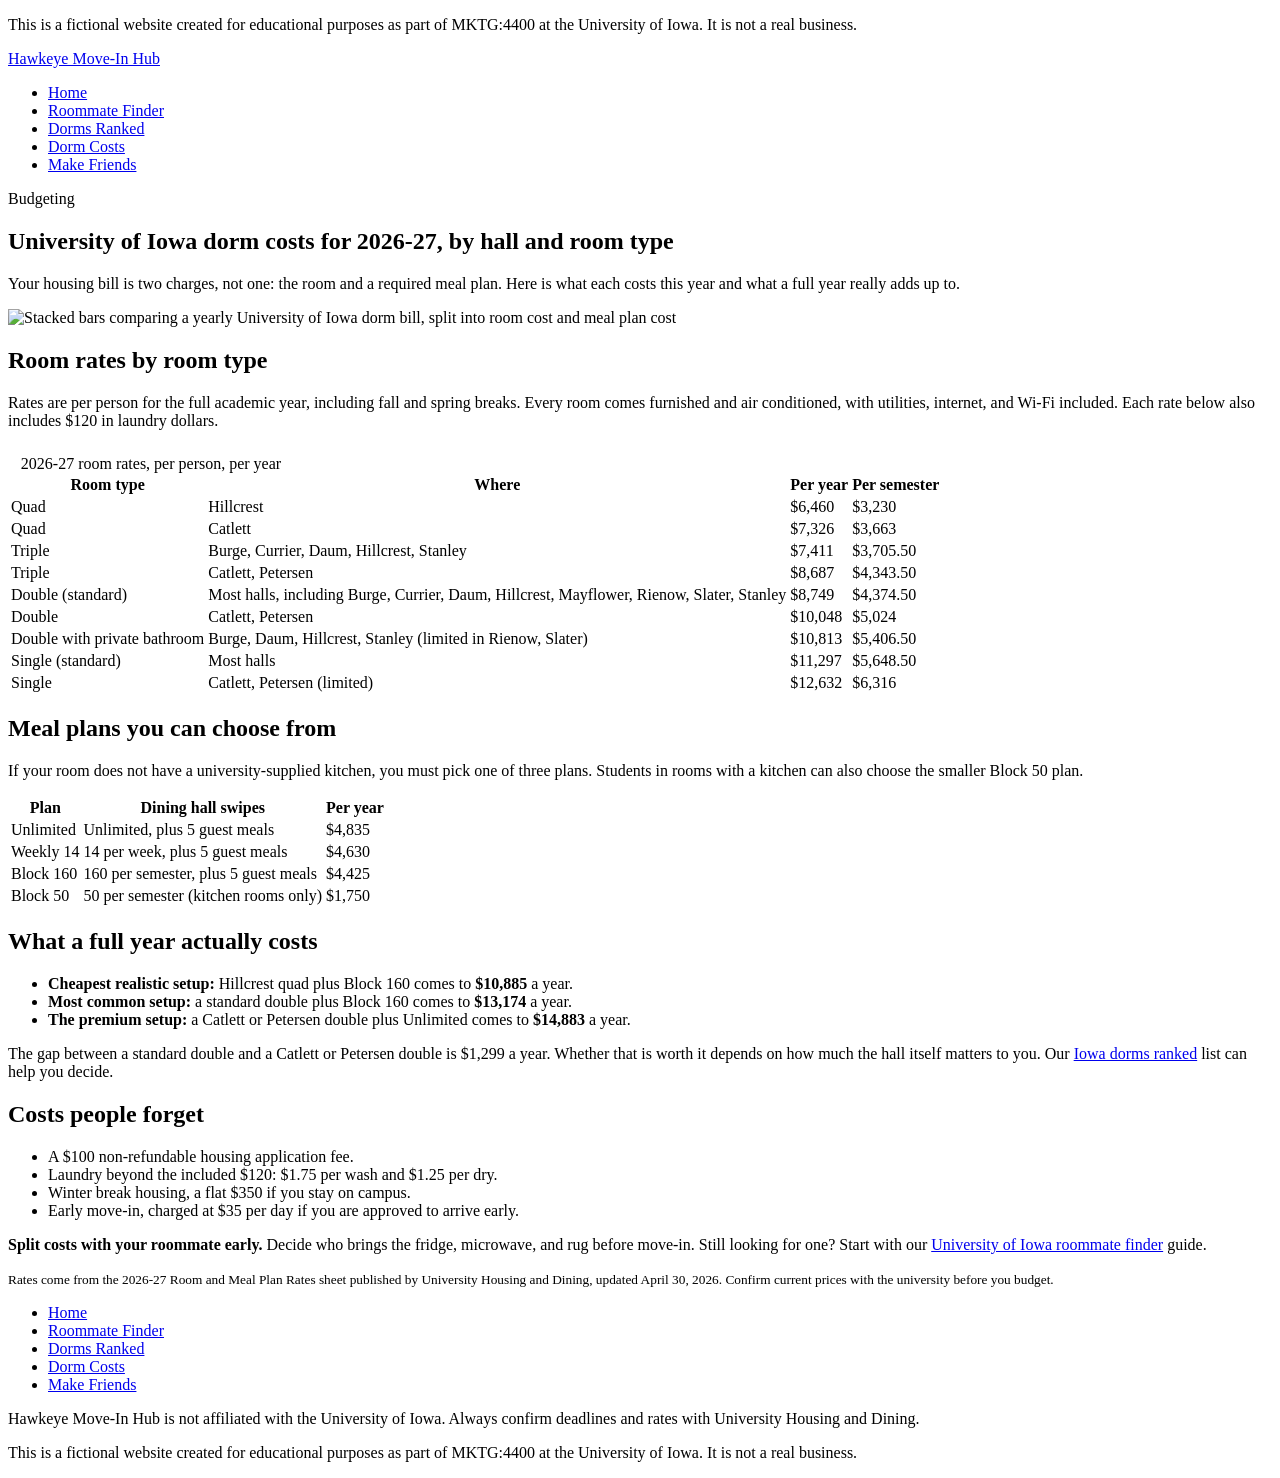
==== dorm-costs.html @ 5310f267 "Add make-friends page, sitemap, and robots.txt Targets 'how to make friends before college starts' a" ====
<!doctype html>
<html lang="en">
<head>
  <meta charset="utf-8">
  <meta name="viewport" content="width=device-width, initial-scale=1">
  <title>University of Iowa Dorm Costs 2026-27: Room and Meal Plan Prices | Hawkeye Move-In Hub</title>
  <meta name="description" content="What University of Iowa dorms cost in 2026-27: room rates for every hall and room type, the three required meal plans, and real yearly totals from $10,885 to $14,883.">
  <link rel="canonical" href="https://newvoid9-prog.github.io/hawkeye-move-in-hub/dorm-costs.html">
  <link rel="preconnect" href="https://fonts.googleapis.com">
  <link rel="preconnect" href="https://fonts.gstatic.com" crossorigin>
  <link href="https://fonts.googleapis.com/css2?family=Archivo:wght@500;700;800&family=Source+Serif+4:wght@400;600&display=swap" rel="stylesheet">
  <link rel="stylesheet" href="css/style.css">
</head>
<body>
  <p class="notice" role="note">This is a fictional website created for educational purposes as part of MKTG:4400 at the University of Iowa. It is not a real business.</p>

  <header class="site-header">
    <div class="wrap">
      <a class="brand" href="./"><span class="brand-mark" aria-hidden="true"></span>Hawkeye Move-In Hub</a>
      <nav class="site-nav" aria-label="Main navigation">
        <ul>
          <li><a href="./">Home</a></li>
          <li data-page="roommate"><a href="roommate-finder.html">Roommate Finder</a></li>
          <li data-page="dorms"><a href="dorms-ranked.html">Dorms Ranked</a></li>
          <li data-page="dorms"><a href="dorm-costs.html" aria-current="page">Dorm Costs</a></li>
          <li data-page="friends"><a href="make-friends-before-college.html">Make Friends</a></li>
        </ul>
      </nav>
    </div>
  </header>

  <main>
    <section class="wrap hero" aria-labelledby="hero-heading">
      <div>
        <p class="eyebrow">Budgeting</p>
        <h1 id="hero-heading">University of Iowa dorm costs for 2026-27, by hall and room type</h1>
        <p class="lede">Your housing bill is two charges, not one: the room and a required meal plan. Here is what each costs this year and what a full year really adds up to.</p>
      </div>
      <div class="hero-art">
        <img src="img/dorm-costs.svg" width="480" height="360" alt="Stacked bars comparing a yearly University of Iowa dorm bill, split into room cost and meal plan cost">
      </div>
    </section>

    <article class="wrap prose">
      <h2>Room rates by room type</h2>
      <p>Rates are per person for the full academic year, including fall and spring breaks. Every room comes furnished and air conditioned, with utilities, internet, and Wi-Fi included. Each rate below also includes $120 in laundry dollars.</p>
      <div class="table-scroll">
        <table>
          <caption class="eyebrow" style="text-align:left;padding:0.6rem 0.8rem 0">2026-27 room rates, per person, per year</caption>
          <thead>
            <tr><th scope="col">Room type</th><th scope="col">Where</th><th scope="col">Per year</th><th scope="col">Per semester</th></tr>
          </thead>
          <tbody>
            <tr><td>Quad</td><td>Hillcrest</td><td class="num">$6,460</td><td class="num">$3,230</td></tr>
            <tr><td>Quad</td><td>Catlett</td><td class="num">$7,326</td><td class="num">$3,663</td></tr>
            <tr><td>Triple</td><td>Burge, Currier, Daum, Hillcrest, Stanley</td><td class="num">$7,411</td><td class="num">$3,705.50</td></tr>
            <tr><td>Triple</td><td>Catlett, Petersen</td><td class="num">$8,687</td><td class="num">$4,343.50</td></tr>
            <tr><td>Double (standard)</td><td>Most halls, including Burge, Currier, Daum, Hillcrest, Mayflower, Rienow, Slater, Stanley</td><td class="num">$8,749</td><td class="num">$4,374.50</td></tr>
            <tr><td>Double</td><td>Catlett, Petersen</td><td class="num">$10,048</td><td class="num">$5,024</td></tr>
            <tr><td>Double with private bathroom</td><td>Burge, Daum, Hillcrest, Stanley (limited in Rienow, Slater)</td><td class="num">$10,813</td><td class="num">$5,406.50</td></tr>
            <tr><td>Single (standard)</td><td>Most halls</td><td class="num">$11,297</td><td class="num">$5,648.50</td></tr>
            <tr><td>Single</td><td>Catlett, Petersen (limited)</td><td class="num">$12,632</td><td class="num">$6,316</td></tr>
          </tbody>
        </table>
      </div>

      <h2>Meal plans you can choose from</h2>
      <p>If your room does not have a university-supplied kitchen, you must pick one of three plans. Students in rooms with a kitchen can also choose the smaller Block 50 plan.</p>
      <div class="table-scroll">
        <table>
          <thead>
            <tr><th scope="col">Plan</th><th scope="col">Dining hall swipes</th><th scope="col">Per year</th></tr>
          </thead>
          <tbody>
            <tr><td>Unlimited</td><td>Unlimited, plus 5 guest meals</td><td class="num">$4,835</td></tr>
            <tr><td>Weekly 14</td><td>14 per week, plus 5 guest meals</td><td class="num">$4,630</td></tr>
            <tr><td>Block 160</td><td>160 per semester, plus 5 guest meals</td><td class="num">$4,425</td></tr>
            <tr><td>Block 50</td><td>50 per semester (kitchen rooms only)</td><td class="num">$1,750</td></tr>
          </tbody>
        </table>
      </div>

      <h2>What a full year actually costs</h2>
      <ul>
        <li><strong>Cheapest realistic setup:</strong> Hillcrest quad plus Block 160 comes to <strong>$10,885</strong> a year.</li>
        <li><strong>Most common setup:</strong> a standard double plus Block 160 comes to <strong>$13,174</strong> a year.</li>
        <li><strong>The premium setup:</strong> a Catlett or Petersen double plus Unlimited comes to <strong>$14,883</strong> a year.</li>
      </ul>
      <p>The gap between a standard double and a Catlett or Petersen double is $1,299 a year. Whether that is worth it depends on how much the hall itself matters to you. Our <a href="dorms-ranked.html">Iowa dorms ranked</a> list can help you decide.</p>

      <h2>Costs people forget</h2>
      <ul>
        <li>A $100 non-refundable housing application fee.</li>
        <li>Laundry beyond the included $120: $1.75 per wash and $1.25 per dry.</li>
        <li>Winter break housing, a flat $350 if you stay on campus.</li>
        <li>Early move-in, charged at $35 per day if you are approved to arrive early.</li>
      </ul>

      <div class="callout">
        <p><strong>Split costs with your roommate early.</strong> Decide who brings the fridge, microwave, and rug before move-in. Still looking for one? Start with our <a href="roommate-finder.html">University of Iowa roommate finder</a> guide.</p>
      </div>

      <p><small>Rates come from the 2026-27 Room and Meal Plan Rates sheet published by University Housing and Dining, updated April 30, 2026. Confirm current prices with the university before you budget.</small></p>
    </article>
  </main>

  <footer class="site-footer">
    <div class="wrap">
      <ul>
        <li><a href="./">Home</a></li>
        <li data-page="roommate"><a href="roommate-finder.html">Roommate Finder</a></li>
        <li data-page="dorms"><a href="dorms-ranked.html">Dorms Ranked</a></li>
        <li data-page="dorms"><a href="dorm-costs.html">Dorm Costs</a></li>
        <li data-page="friends"><a href="make-friends-before-college.html">Make Friends</a></li>
      </ul>
      <p>Hawkeye Move-In Hub is not affiliated with the University of Iowa. Always confirm deadlines and rates with University Housing and Dining.</p>
    </div>
    <p class="notice" role="note">This is a fictional website created for educational purposes as part of MKTG:4400 at the University of Iowa. It is not a real business.</p>
  </footer>
</body>
</html>
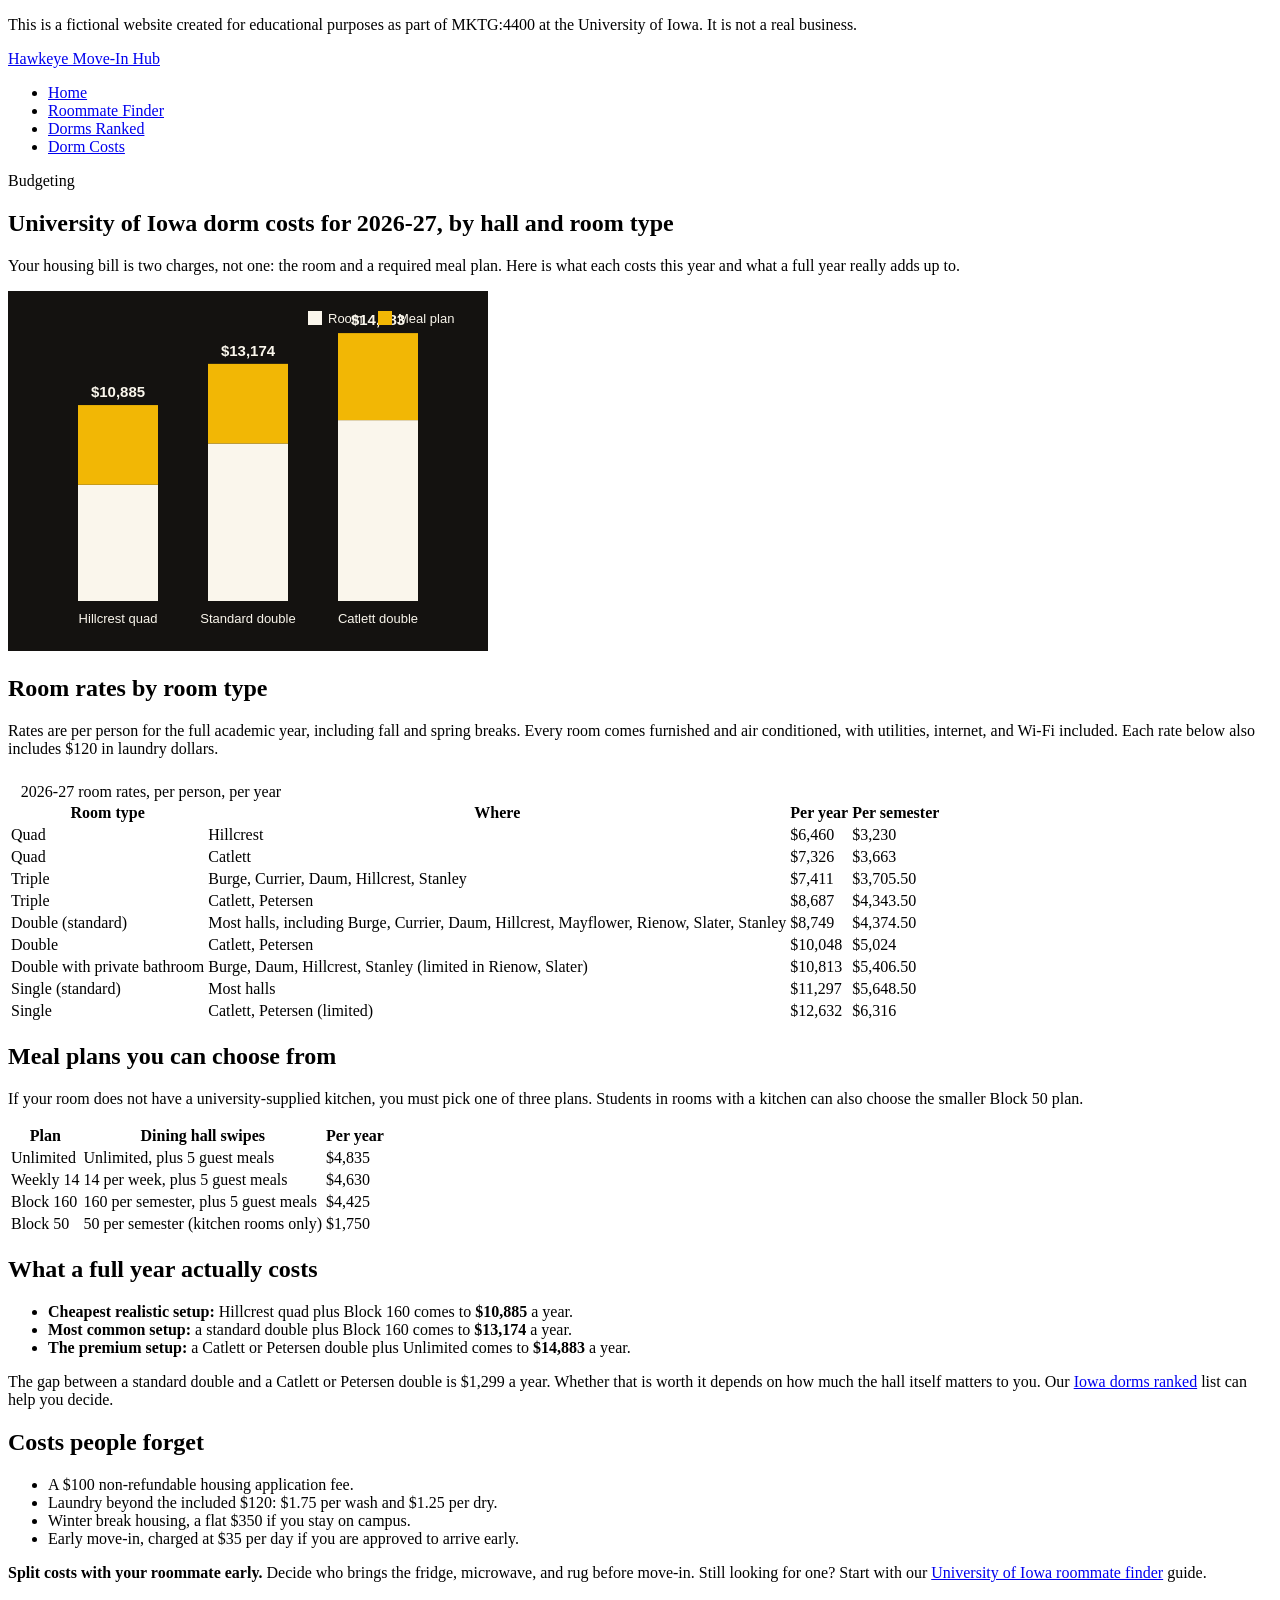
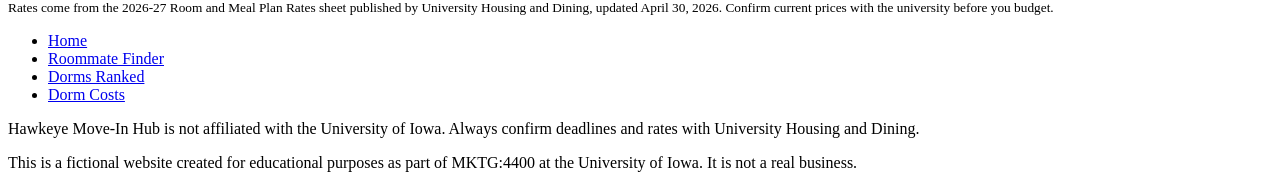
==== commit b1d27370: "Add dorms ranked and dorm costs pages Targets 'university of iowa dorms ranked' and 'university of i" ====
--- a/dorm-costs.html
+++ b/dorm-costs.html
@@ -23,7 +23,6 @@
           <li data-page="roommate"><a href="roommate-finder.html">Roommate Finder</a></li>
           <li data-page="dorms"><a href="dorms-ranked.html">Dorms Ranked</a></li>
           <li data-page="dorms"><a href="dorm-costs.html" aria-current="page">Dorm Costs</a></li>
-          <li data-page="friends"><a href="make-friends-before-college.html">Make Friends</a></li>
         </ul>
       </nav>
     </div>
@@ -111,7 +110,6 @@
         <li data-page="roommate"><a href="roommate-finder.html">Roommate Finder</a></li>
         <li data-page="dorms"><a href="dorms-ranked.html">Dorms Ranked</a></li>
         <li data-page="dorms"><a href="dorm-costs.html">Dorm Costs</a></li>
-        <li data-page="friends"><a href="make-friends-before-college.html">Make Friends</a></li>
       </ul>
       <p>Hawkeye Move-In Hub is not affiliated with the University of Iowa. Always confirm deadlines and rates with University Housing and Dining.</p>
     </div>
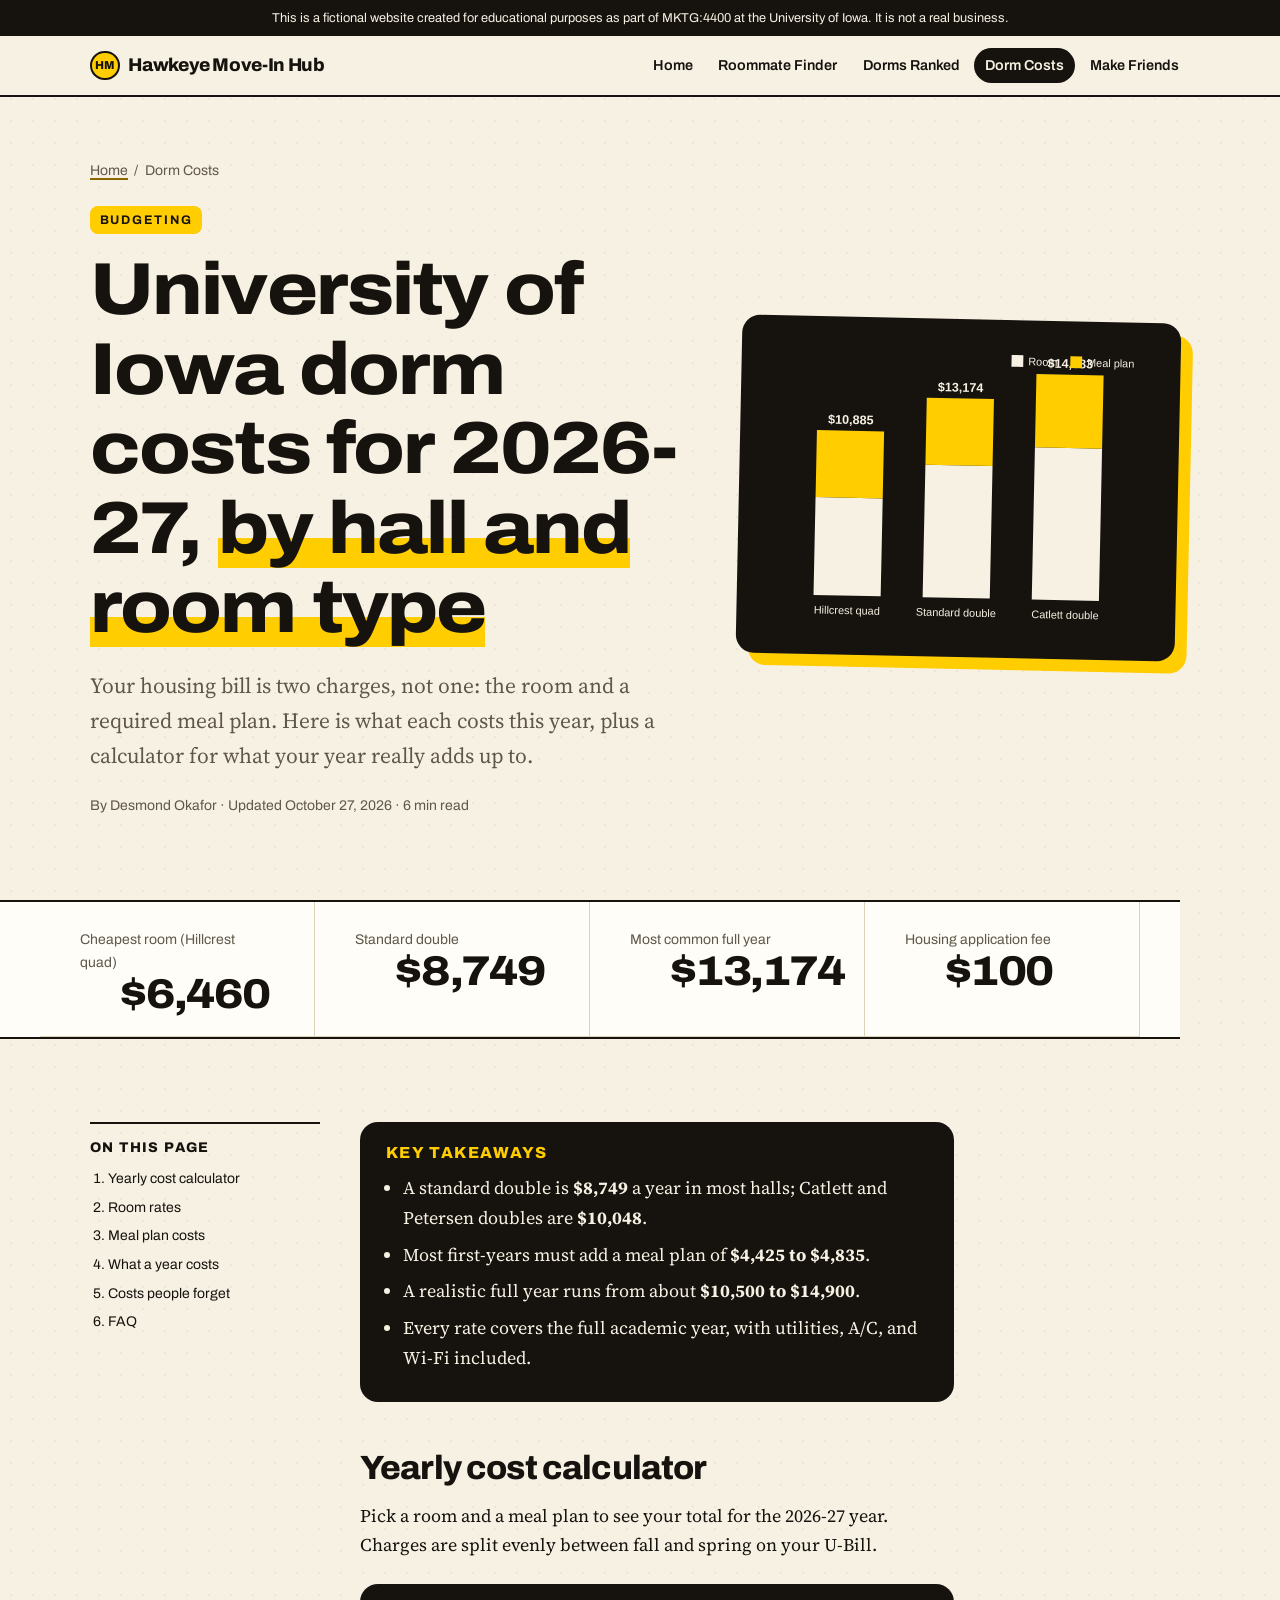
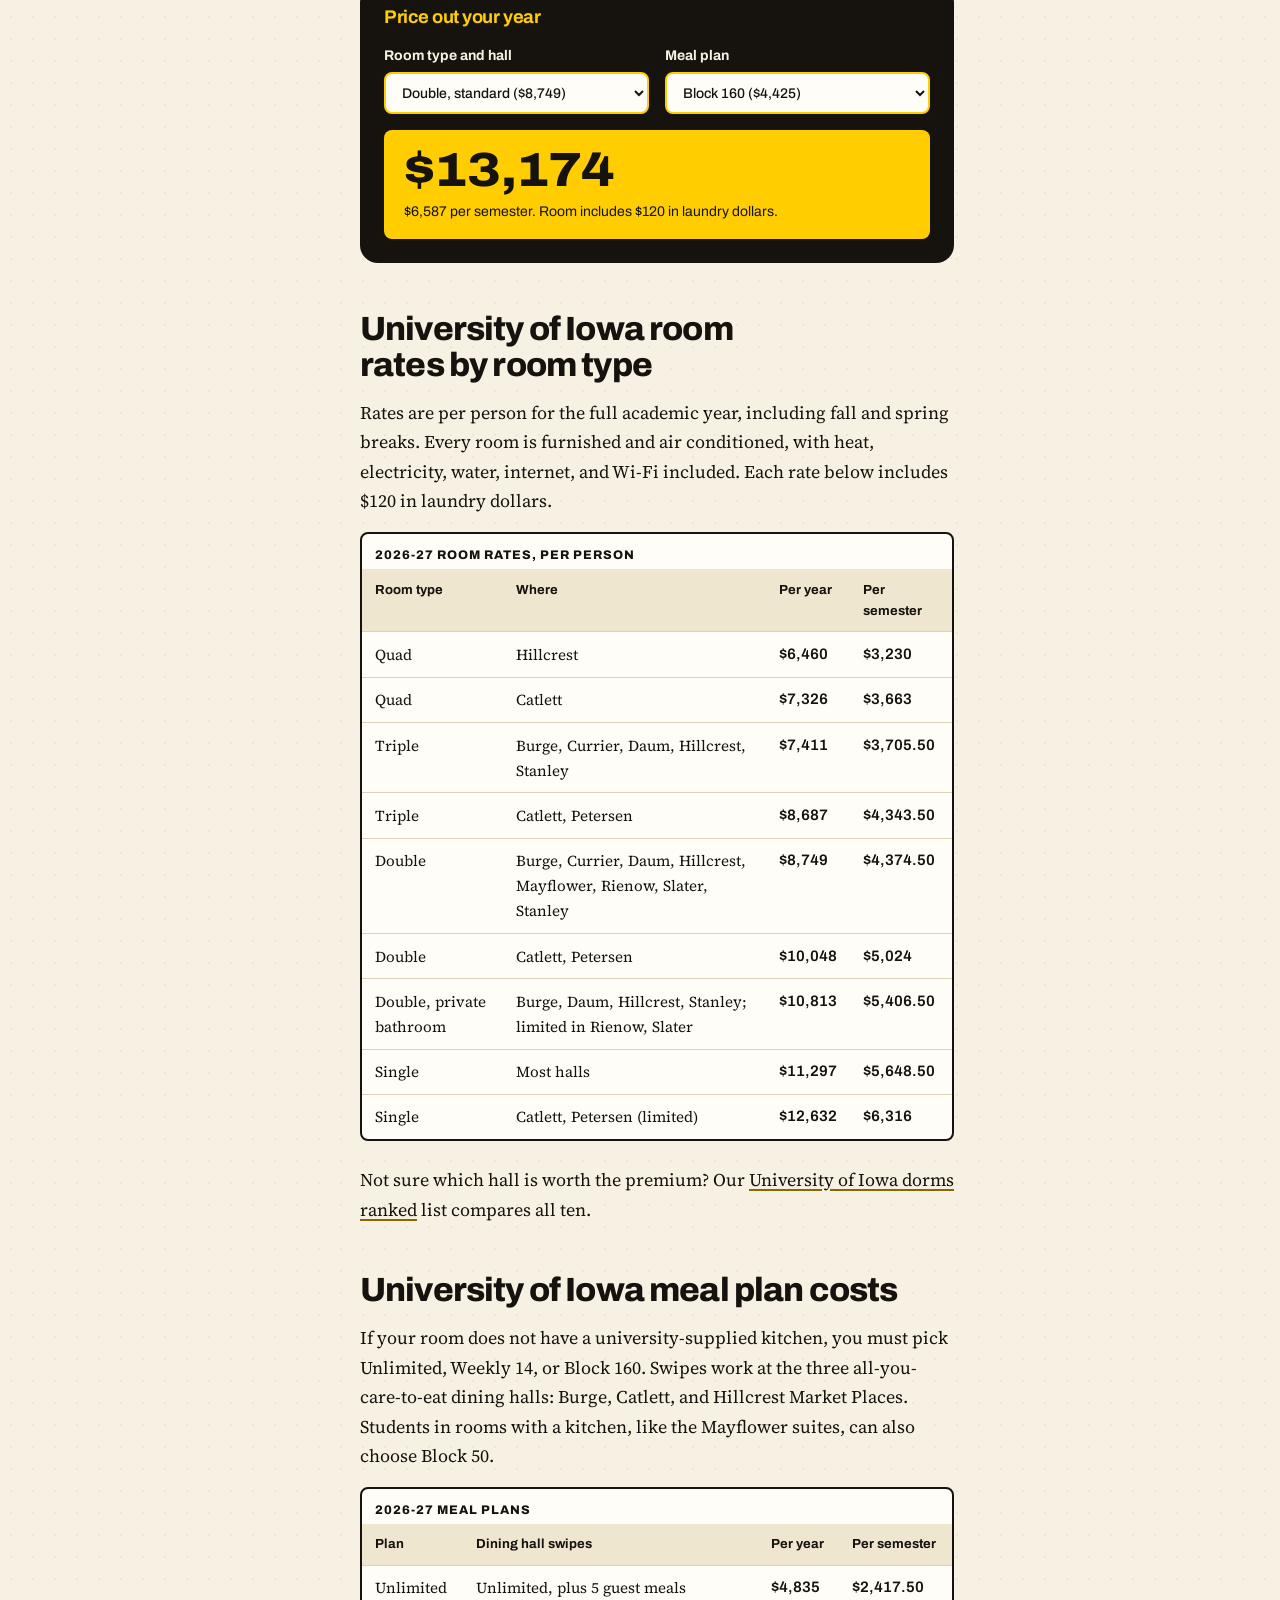
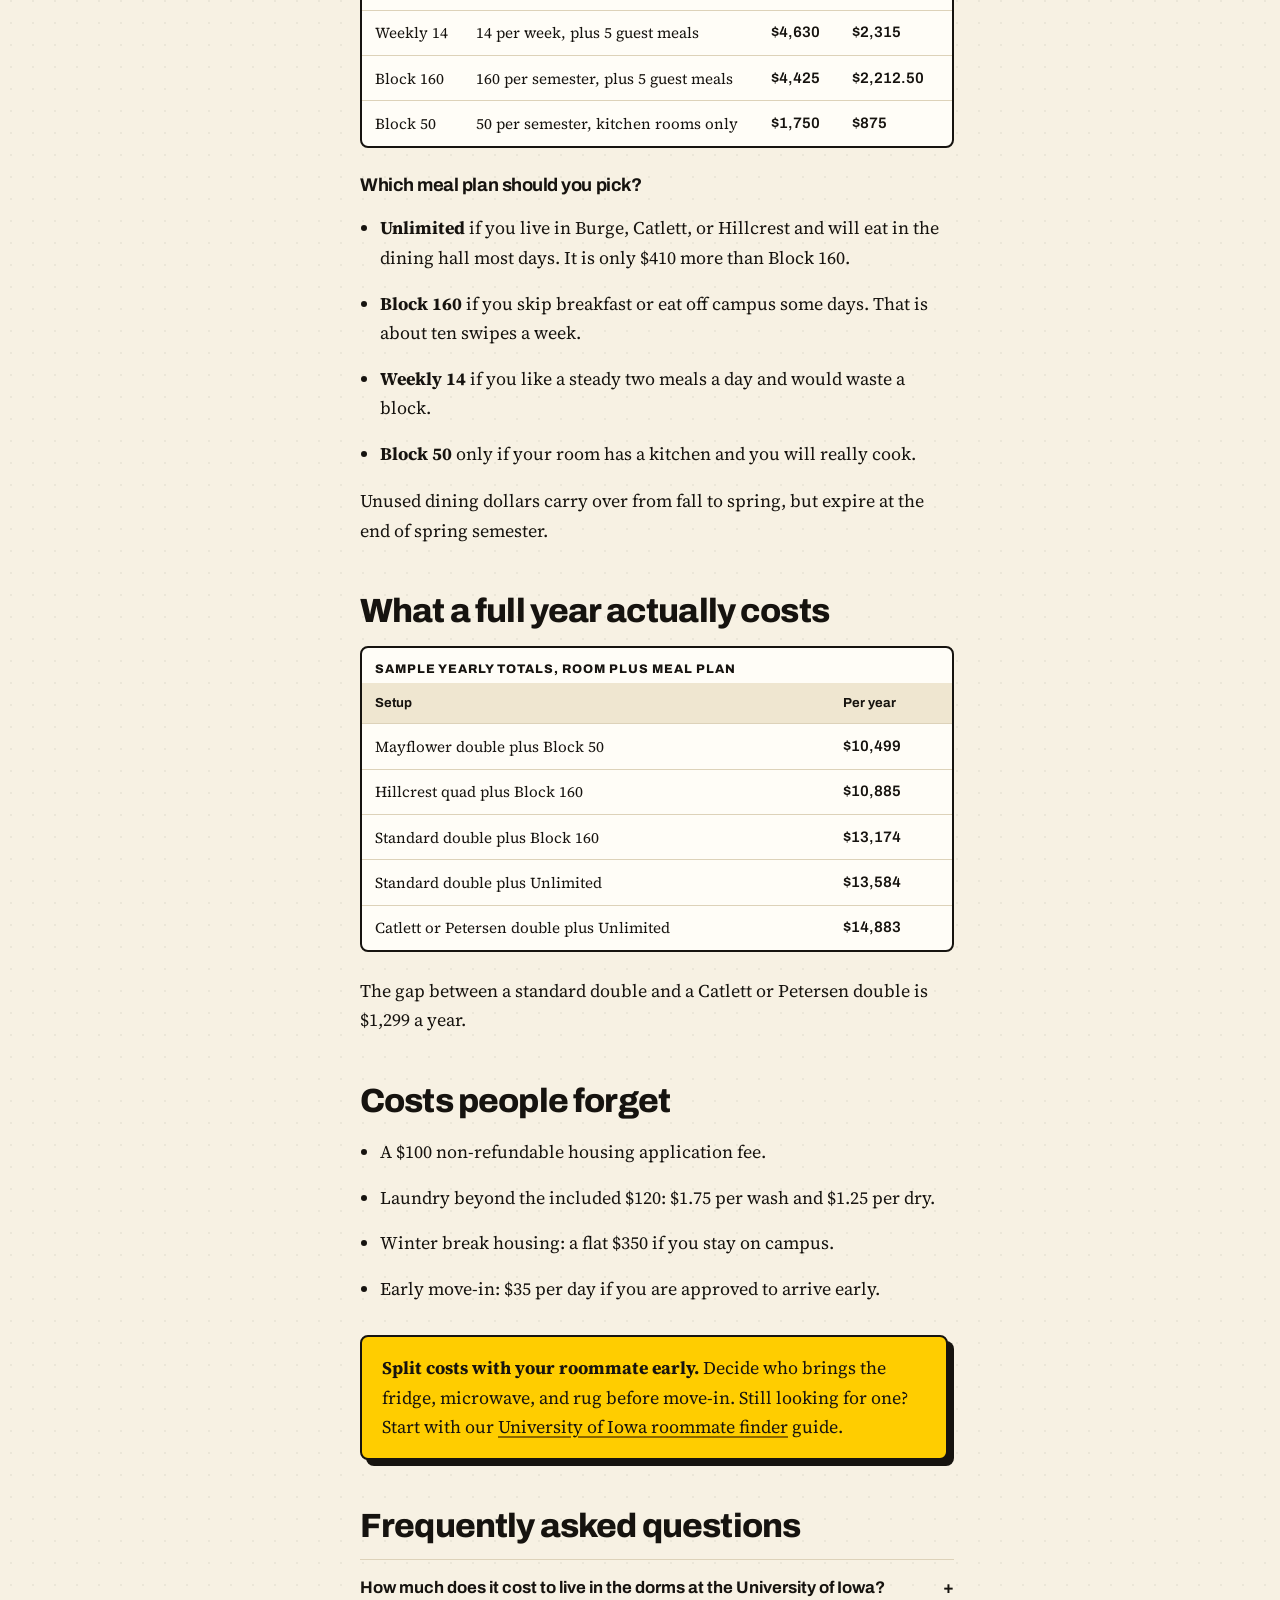
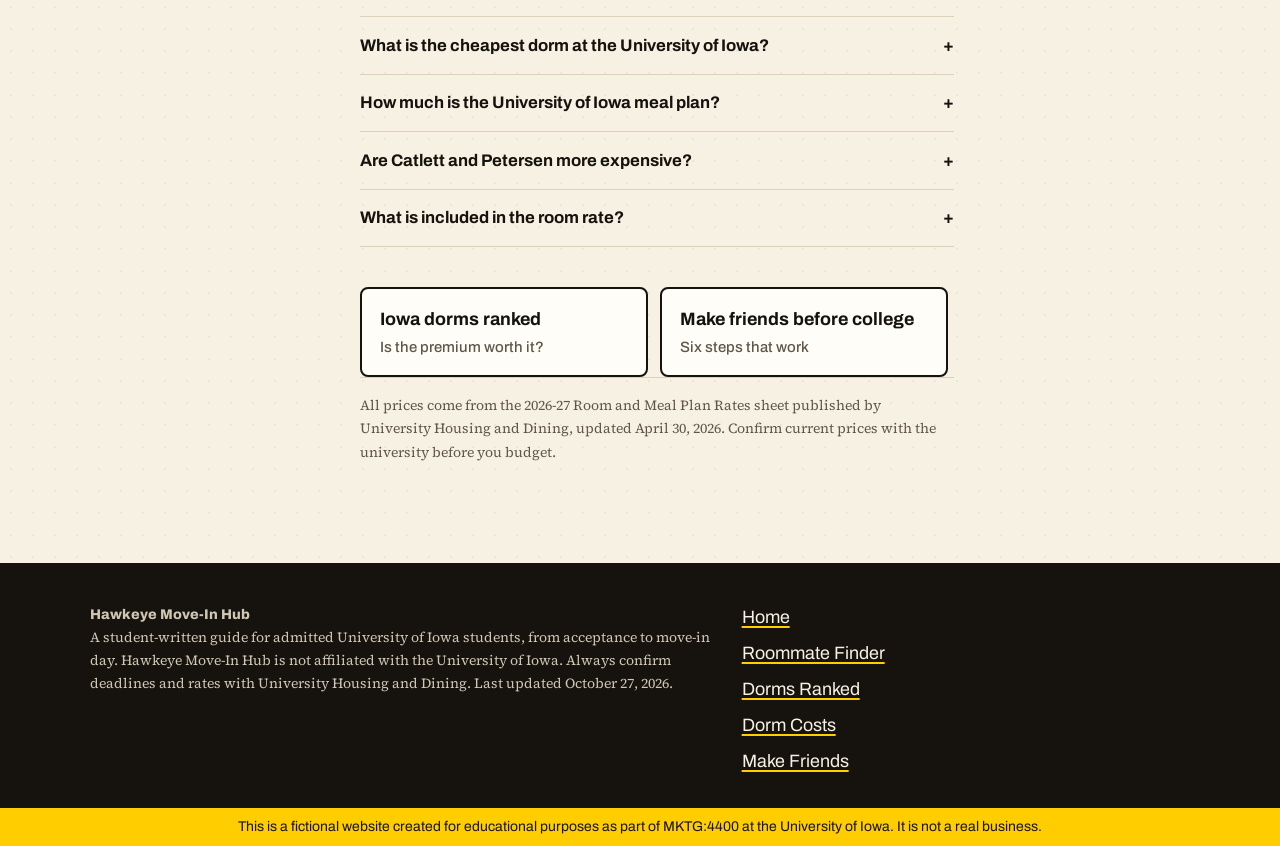
==== commit fcf6dee7: "Redesign site and expand content with verified hall and cost data Design: sticky header, editorial t" ====
--- a/dorm-costs.html
+++ b/dorm-costs.html
@@ -4,114 +4,224 @@
   <meta charset="utf-8">
   <meta name="viewport" content="width=device-width, initial-scale=1">
   <title>University of Iowa Dorm Costs 2026-27: Room and Meal Plan Prices | Hawkeye Move-In Hub</title>
-  <meta name="description" content="What University of Iowa dorms cost in 2026-27: room rates for every hall and room type, the three required meal plans, and real yearly totals from $10,885 to $14,883.">
+  <meta name="description" content="What University of Iowa dorms cost in 2026-27: room rates by hall and room type, every meal plan price, a yearly cost calculator, and the fees people forget.">
   <link rel="canonical" href="https://newvoid9-prog.github.io/hawkeye-move-in-hub/dorm-costs.html">
+  <meta property="og:title" content="University of Iowa Dorm Costs 2026-27: Room and Meal Plan Prices | Hawkeye Move-In Hub">
+  <meta property="og:description" content="What University of Iowa dorms cost in 2026-27: room rates by hall and room type, every meal plan price, a yearly cost calculator, and the fees people forget.">
+  <meta property="og:url" content="https://newvoid9-prog.github.io/hawkeye-move-in-hub/dorm-costs.html">
+  <meta property="og:type" content="website">
+  <meta name="theme-color" content="#16130f">
+  <link rel="icon" href="img/favicon.svg" type="image/svg+xml">
   <link rel="preconnect" href="https://fonts.googleapis.com">
   <link rel="preconnect" href="https://fonts.gstatic.com" crossorigin>
-  <link href="https://fonts.googleapis.com/css2?family=Archivo:wght@500;700;800&family=Source+Serif+4:wght@400;600&display=swap" rel="stylesheet">
+  <link href="https://fonts.googleapis.com/css2?family=Archivo:wdth,wght@100..125,500..800&family=Source+Serif+4:opsz,wght@8..60,400;8..60,600&display=swap" rel="stylesheet">
   <link rel="stylesheet" href="css/style.css">
+  <script type="application/ld+json">{"@context": "https://schema.org", "@type": "BreadcrumbList", "itemListElement": [{"@type": "ListItem", "position": 1, "name": "Home", "item": "https://newvoid9-prog.github.io/hawkeye-move-in-hub/"}, {"@type": "ListItem", "position": 2, "name": "Dorm Costs", "item": "https://newvoid9-prog.github.io/hawkeye-move-in-hub/dorm-costs.html"}]}</script>
+  <script type="application/ld+json">{"@context": "https://schema.org", "@type": "FAQPage", "mainEntity": [{"@type": "Question", "name": "How much does it cost to live in the dorms at the University of Iowa?", "acceptedAnswer": {"@type": "Answer", "text": "For 2026-27, a standard double is $8,749 a year and the cheapest required meal plan is $4,425, so the most common setup costs $13,174 for the year. Totals range from about $10,500 to $14,900 depending on hall, room type, and meal plan."}}, {"@type": "Question", "name": "What is the cheapest dorm at the University of Iowa?", "acceptedAnswer": {"@type": "Answer", "text": "The cheapest room is a Hillcrest quad at $6,460 a year. With a meal plan, a Mayflower double plus the Block 50 plan, about $10,499, can be cheaper overall because Mayflower suites have kitchens."}}, {"@type": "Question", "name": "How much is the University of Iowa meal plan?", "acceptedAnswer": {"@type": "Answer", "text": "In 2026-27 the Unlimited plan is $4,835, Weekly 14 is $4,630, Block 160 is $4,425, and Block 50 is $1,750. Block 50 is only available to students in rooms with a university-supplied kitchen."}}, {"@type": "Question", "name": "Are Catlett and Petersen more expensive?", "acceptedAnswer": {"@type": "Answer", "text": "Yes. A Catlett or Petersen double is $10,048 a year, $1,299 more than a standard double in the other halls."}}, {"@type": "Question", "name": "What is included in the room rate?", "acceptedAnswer": {"@type": "Answer", "text": "Heat, electricity, air conditioning, water, internet, Wi-Fi, garbage service, $120 in laundry dollars, and furniture including a lofted twin XL bed, desk, chair, and dresser."}}]}</script>
 </head>
 <body>
+  <a class="skip-link" href="#main">Skip to content</a>
   <p class="notice" role="note">This is a fictional website created for educational purposes as part of MKTG:4400 at the University of Iowa. It is not a real business.</p>
 
   <header class="site-header">
     <div class="wrap">
-      <a class="brand" href="./"><span class="brand-mark" aria-hidden="true"></span>Hawkeye Move-In Hub</a>
+      <a class="brand" href="./"><span class="brand-mark" aria-hidden="true">HM</span>Hawkeye Move-In Hub</a>
       <nav class="site-nav" aria-label="Main navigation">
         <ul>
           <li><a href="./">Home</a></li>
-          <li data-page="roommate"><a href="roommate-finder.html">Roommate Finder</a></li>
-          <li data-page="dorms"><a href="dorms-ranked.html">Dorms Ranked</a></li>
-          <li data-page="dorms"><a href="dorm-costs.html" aria-current="page">Dorm Costs</a></li>
+          <li><a href="roommate-finder.html">Roommate Finder</a></li>
+          <li><a href="dorms-ranked.html">Dorms Ranked</a></li>
+          <li><a href="dorm-costs.html" aria-current="page">Dorm Costs</a></li>
+          <li><a href="make-friends-before-college.html">Make Friends</a></li>
         </ul>
       </nav>
     </div>
   </header>
 
-  <main>
-    <section class="wrap hero" aria-labelledby="hero-heading">
+  <main id="main">
+<section class="wrap hero" aria-labelledby="hero-heading">
       <div>
+        <nav class="breadcrumb" aria-label="Breadcrumb"><ol><li><a href="./">Home</a></li><li aria-current="page">Dorm Costs</li></ol></nav>
         <p class="eyebrow">Budgeting</p>
-        <h1 id="hero-heading">University of Iowa dorm costs for 2026-27, by hall and room type</h1>
-        <p class="lede">Your housing bill is two charges, not one: the room and a required meal plan. Here is what each costs this year and what a full year really adds up to.</p>
+        <h1 id="hero-heading">University of Iowa dorm costs for 2026-27, <span class="mark">by hall and room type</span></h1>
+        <p class="lede">Your housing bill is two charges, not one: the room and a required meal plan. Here is what each costs this year, plus a calculator for what your year really adds up to.</p>
+        <p class="byline">By Desmond Okafor · Updated October 27, 2026 · 6 min read</p>
       </div>
       <div class="hero-art">
-        <img src="img/dorm-costs.svg" width="480" height="360" alt="Stacked bars comparing a yearly University of Iowa dorm bill, split into room cost and meal plan cost">
+        <img src="img/dorm-costs.svg" width="480" height="360" alt="Stacked bars comparing yearly University of Iowa dorm bills, split into room cost and meal plan cost" fetchpriority="high">
       </div>
     </section>
 
-    <article class="wrap prose">
-      <h2>Room rates by room type</h2>
-      <p>Rates are per person for the full academic year, including fall and spring breaks. Every room comes furnished and air conditioned, with utilities, internet, and Wi-Fi included. Each rate below also includes $120 in laundry dollars.</p>
-      <div class="table-scroll">
-        <table>
-          <caption class="eyebrow" style="text-align:left;padding:0.6rem 0.8rem 0">2026-27 room rates, per person, per year</caption>
-          <thead>
-            <tr><th scope="col">Room type</th><th scope="col">Where</th><th scope="col">Per year</th><th scope="col">Per semester</th></tr>
-          </thead>
-          <tbody>
-            <tr><td>Quad</td><td>Hillcrest</td><td class="num">$6,460</td><td class="num">$3,230</td></tr>
-            <tr><td>Quad</td><td>Catlett</td><td class="num">$7,326</td><td class="num">$3,663</td></tr>
-            <tr><td>Triple</td><td>Burge, Currier, Daum, Hillcrest, Stanley</td><td class="num">$7,411</td><td class="num">$3,705.50</td></tr>
-            <tr><td>Triple</td><td>Catlett, Petersen</td><td class="num">$8,687</td><td class="num">$4,343.50</td></tr>
-            <tr><td>Double (standard)</td><td>Most halls, including Burge, Currier, Daum, Hillcrest, Mayflower, Rienow, Slater, Stanley</td><td class="num">$8,749</td><td class="num">$4,374.50</td></tr>
-            <tr><td>Double</td><td>Catlett, Petersen</td><td class="num">$10,048</td><td class="num">$5,024</td></tr>
-            <tr><td>Double with private bathroom</td><td>Burge, Daum, Hillcrest, Stanley (limited in Rienow, Slater)</td><td class="num">$10,813</td><td class="num">$5,406.50</td></tr>
-            <tr><td>Single (standard)</td><td>Most halls</td><td class="num">$11,297</td><td class="num">$5,648.50</td></tr>
-            <tr><td>Single</td><td>Catlett, Petersen (limited)</td><td class="num">$12,632</td><td class="num">$6,316</td></tr>
-          </tbody>
-        </table>
-      </div>
-
-      <h2>Meal plans you can choose from</h2>
-      <p>If your room does not have a university-supplied kitchen, you must pick one of three plans. Students in rooms with a kitchen can also choose the smaller Block 50 plan.</p>
-      <div class="table-scroll">
-        <table>
-          <thead>
-            <tr><th scope="col">Plan</th><th scope="col">Dining hall swipes</th><th scope="col">Per year</th></tr>
-          </thead>
-          <tbody>
-            <tr><td>Unlimited</td><td>Unlimited, plus 5 guest meals</td><td class="num">$4,835</td></tr>
-            <tr><td>Weekly 14</td><td>14 per week, plus 5 guest meals</td><td class="num">$4,630</td></tr>
-            <tr><td>Block 160</td><td>160 per semester, plus 5 guest meals</td><td class="num">$4,425</td></tr>
-            <tr><td>Block 50</td><td>50 per semester (kitchen rooms only)</td><td class="num">$1,750</td></tr>
-          </tbody>
-        </table>
-      </div>
-
-      <h2>What a full year actually costs</h2>
-      <ul>
-        <li><strong>Cheapest realistic setup:</strong> Hillcrest quad plus Block 160 comes to <strong>$10,885</strong> a year.</li>
-        <li><strong>Most common setup:</strong> a standard double plus Block 160 comes to <strong>$13,174</strong> a year.</li>
-        <li><strong>The premium setup:</strong> a Catlett or Petersen double plus Unlimited comes to <strong>$14,883</strong> a year.</li>
-      </ul>
-      <p>The gap between a standard double and a Catlett or Petersen double is $1,299 a year. Whether that is worth it depends on how much the hall itself matters to you. Our <a href="dorms-ranked.html">Iowa dorms ranked</a> list can help you decide.</p>
-
-      <h2>Costs people forget</h2>
-      <ul>
-        <li>A $100 non-refundable housing application fee.</li>
-        <li>Laundry beyond the included $120: $1.75 per wash and $1.25 per dry.</li>
-        <li>Winter break housing, a flat $350 if you stay on campus.</li>
-        <li>Early move-in, charged at $35 per day if you are approved to arrive early.</li>
-      </ul>
-
-      <div class="callout">
-        <p><strong>Split costs with your roommate early.</strong> Decide who brings the fridge, microwave, and rug before move-in. Still looking for one? Start with our <a href="roommate-finder.html">University of Iowa roommate finder</a> guide.</p>
-      </div>
-
-      <p><small>Rates come from the 2026-27 Room and Meal Plan Rates sheet published by University Housing and Dining, updated April 30, 2026. Confirm current prices with the university before you budget.</small></p>
-    </article>
+    <dl class="stats wrap" aria-label="2026-27 cost range">
+      <div class="stat"><dt class="stat-label">Cheapest room (Hillcrest quad)</dt><dd class="stat-num">$6,460</dd></div>
+      <div class="stat"><dt class="stat-label">Standard double</dt><dd class="stat-num">$8,749</dd></div>
+      <div class="stat"><dt class="stat-label">Most common full year</dt><dd class="stat-num">$13,174</dd></div>
+      <div class="stat"><dt class="stat-label">Housing application fee</dt><dd class="stat-num">$100</dd></div>
+    </dl>
+
+    <div class="wrap layout">
+      <nav class="toc" aria-label="On this page">
+        <p>On this page</p>
+        <ol>
+          <li><a href="#calculator">Yearly cost calculator</a></li>
+          <li><a href="#room-rates">Room rates</a></li>
+          <li><a href="#meal-plans">Meal plan costs</a></li>
+          <li><a href="#totals">What a year costs</a></li>
+          <li><a href="#forgotten">Costs people forget</a></li>
+          <li><a href="#faq-heading">FAQ</a></li>
+        </ol>
+      </nav>
+
+      <article class="prose">
+        <aside class="takeaways" aria-labelledby="takeaways-heading">
+          <h2 id="takeaways-heading">Key takeaways</h2>
+          <ul>
+            <li>A standard double is <strong>$8,749</strong> a year in most halls; Catlett and Petersen doubles are <strong>$10,048</strong>.</li>
+            <li>Most first-years must add a meal plan of <strong>$4,425 to $4,835</strong>.</li>
+            <li>A realistic full year runs from about <strong>$10,500 to $14,900</strong>.</li>
+            <li>Every rate covers the full academic year, with utilities, A/C, and Wi-Fi included.</li>
+          </ul>
+        </aside>
+
+        <h2 id="calculator">Yearly cost calculator</h2>
+        <p>Pick a room and a meal plan to see your total for the 2026-27 year. Charges are split evenly between fall and spring on your U-Bill.</p>
+        <form class="calc" id="cost-calc" aria-labelledby="calc-heading">
+          <h3 id="calc-heading">Price out your year</h3>
+          <label>Room type and hall
+            <select id="calc-room">
+              <option value="6460" data-kitchen="no">Quad, Hillcrest ($6,460)</option>
+              <option value="7326" data-kitchen="no">Quad, Catlett ($7,326)</option>
+              <option value="7411" data-kitchen="no">Triple, standard ($7,411)</option>
+              <option value="8687" data-kitchen="no">Triple, Catlett or Petersen ($8,687)</option>
+              <option value="8749" data-kitchen="no" selected>Double, standard ($8,749)</option>
+              <option value="8749" data-kitchen="yes">Double, Mayflower suite ($8,749)</option>
+              <option value="10048" data-kitchen="no">Double, Catlett or Petersen ($10,048)</option>
+              <option value="10048" data-kitchen="yes">Single studio, Mayflower ($10,048)</option>
+              <option value="10813" data-kitchen="no">Double with private bathroom ($10,813)</option>
+              <option value="11297" data-kitchen="no">Single, standard ($11,297)</option>
+              <option value="12632" data-kitchen="no">Single, Catlett or Petersen ($12,632)</option>
+            </select>
+          </label>
+          <label>Meal plan
+            <select id="calc-meal">
+              <option value="4425" selected>Block 160 ($4,425)</option>
+              <option value="4630">Weekly 14 ($4,630)</option>
+              <option value="4835">Unlimited ($4,835)</option>
+              <option value="1750">Block 50, kitchen rooms only ($1,750)</option>
+            </select>
+          </label>
+          <output id="calc-out" for="calc-room calc-meal" aria-live="polite">
+            <span class="calc-total">$13,174</span>
+            <span class="calc-detail">$6,587 per semester. Room includes $120 in laundry dollars.</span>
+          </output>
+        </form>
+
+        <h2 id="room-rates">University of Iowa room rates by room type</h2>
+        <p>Rates are per person for the full academic year, including fall and spring breaks. Every room is furnished and air conditioned, with heat, electricity, water, internet, and Wi-Fi included. Each rate below includes $120 in laundry dollars.</p>
+        <div class="table-scroll">
+          <table>
+            <caption>2026-27 room rates, per person</caption>
+            <thead><tr><th scope="col">Room type</th><th scope="col">Where</th><th scope="col">Per year</th><th scope="col" class="hide-sm">Per semester</th></tr></thead>
+            <tbody>
+              <tr><td>Quad</td><td>Hillcrest</td><td class="num">$6,460</td><td class="num hide-sm">$3,230</td></tr>
+              <tr><td>Quad</td><td>Catlett</td><td class="num">$7,326</td><td class="num hide-sm">$3,663</td></tr>
+              <tr><td>Triple</td><td>Burge, Currier, Daum, Hillcrest, Stanley</td><td class="num">$7,411</td><td class="num hide-sm">$3,705.50</td></tr>
+              <tr><td>Triple</td><td>Catlett, Petersen</td><td class="num">$8,687</td><td class="num hide-sm">$4,343.50</td></tr>
+              <tr><td>Double</td><td>Burge, Currier, Daum, Hillcrest, Mayflower, Rienow, Slater, Stanley</td><td class="num">$8,749</td><td class="num hide-sm">$4,374.50</td></tr>
+              <tr><td>Double</td><td>Catlett, Petersen</td><td class="num">$10,048</td><td class="num hide-sm">$5,024</td></tr>
+              <tr><td>Double, private bathroom</td><td>Burge, Daum, Hillcrest, Stanley; limited in Rienow, Slater</td><td class="num">$10,813</td><td class="num hide-sm">$5,406.50</td></tr>
+              <tr><td>Single</td><td>Most halls</td><td class="num">$11,297</td><td class="num hide-sm">$5,648.50</td></tr>
+              <tr><td>Single</td><td>Catlett, Petersen (limited)</td><td class="num">$12,632</td><td class="num hide-sm">$6,316</td></tr>
+            </tbody>
+          </table>
+        </div>
+        <p>Not sure which hall is worth the premium? Our <a href="dorms-ranked.html">University of Iowa dorms ranked</a> list compares all ten.</p>
+
+        <h2 id="meal-plans">University of Iowa meal plan costs</h2>
+        <p>If your room does not have a university-supplied kitchen, you must pick Unlimited, Weekly 14, or Block 160. Swipes work at the three all-you-care-to-eat dining halls: Burge, Catlett, and Hillcrest Market Places. Students in rooms with a kitchen, like the Mayflower suites, can also choose Block 50.</p>
+        <div class="table-scroll">
+          <table>
+            <caption>2026-27 meal plans</caption>
+            <thead><tr><th scope="col">Plan</th><th scope="col">Dining hall swipes</th><th scope="col">Per year</th><th scope="col" class="hide-sm">Per semester</th></tr></thead>
+            <tbody>
+              <tr><td>Unlimited</td><td>Unlimited, plus 5 guest meals</td><td class="num">$4,835</td><td class="num hide-sm">$2,417.50</td></tr>
+              <tr><td>Weekly 14</td><td>14 per week, plus 5 guest meals</td><td class="num">$4,630</td><td class="num hide-sm">$2,315</td></tr>
+              <tr><td>Block 160</td><td>160 per semester, plus 5 guest meals</td><td class="num">$4,425</td><td class="num hide-sm">$2,212.50</td></tr>
+              <tr><td>Block 50</td><td>50 per semester, kitchen rooms only</td><td class="num">$1,750</td><td class="num hide-sm">$875</td></tr>
+            </tbody>
+          </table>
+        </div>
+        <h3>Which meal plan should you pick?</h3>
+        <ul>
+          <li><strong>Unlimited</strong> if you live in Burge, Catlett, or Hillcrest and will eat in the dining hall most days. It is only $410 more than Block 160.</li>
+          <li><strong>Block 160</strong> if you skip breakfast or eat off campus some days. That is about ten swipes a week.</li>
+          <li><strong>Weekly 14</strong> if you like a steady two meals a day and would waste a block.</li>
+          <li><strong>Block 50</strong> only if your room has a kitchen and you will really cook.</li>
+        </ul>
+        <p>Unused dining dollars carry over from fall to spring, but expire at the end of spring semester.</p>
+
+        <h2 id="totals">What a full year actually costs</h2>
+        <div class="table-scroll">
+          <table>
+            <caption>Sample yearly totals, room plus meal plan</caption>
+            <thead><tr><th scope="col">Setup</th><th scope="col">Per year</th></tr></thead>
+            <tbody>
+              <tr><td>Mayflower double plus Block 50</td><td class="num">$10,499</td></tr>
+              <tr><td>Hillcrest quad plus Block 160</td><td class="num">$10,885</td></tr>
+              <tr><td>Standard double plus Block 160</td><td class="num">$13,174</td></tr>
+              <tr><td>Standard double plus Unlimited</td><td class="num">$13,584</td></tr>
+              <tr><td>Catlett or Petersen double plus Unlimited</td><td class="num">$14,883</td></tr>
+            </tbody>
+          </table>
+        </div>
+        <p>The gap between a standard double and a Catlett or Petersen double is $1,299 a year.</p>
+
+        <h2 id="forgotten">Costs people forget</h2>
+        <ul>
+          <li>A $100 non-refundable housing application fee.</li>
+          <li>Laundry beyond the included $120: $1.75 per wash and $1.25 per dry.</li>
+          <li>Winter break housing: a flat $350 if you stay on campus.</li>
+          <li>Early move-in: $35 per day if you are approved to arrive early.</li>
+        </ul>
+
+        <div class="callout">
+          <p><strong>Split costs with your roommate early.</strong> Decide who brings the fridge, microwave, and rug before move-in. Still looking for one? Start with our <a href="roommate-finder.html">University of Iowa roommate finder</a> guide.</p>
+        </div>
+
+        <section class="faq" aria-labelledby="faq-heading">
+<h2 id="faq-heading">Frequently asked questions</h2>
+<details><summary>How much does it cost to live in the dorms at the University of Iowa?</summary><p>For 2026-27, a standard double is $8,749 a year and the cheapest required meal plan is $4,425, so the most common setup costs $13,174 for the year. Totals range from about $10,500 to $14,900 depending on hall, room type, and meal plan.</p></details>
+<details><summary>What is the cheapest dorm at the University of Iowa?</summary><p>The cheapest room is a Hillcrest quad at $6,460 a year. With a meal plan, a Mayflower double plus the Block 50 plan, about $10,499, can be cheaper overall because Mayflower suites have kitchens.</p></details>
+<details><summary>How much is the University of Iowa meal plan?</summary><p>In 2026-27 the Unlimited plan is $4,835, Weekly 14 is $4,630, Block 160 is $4,425, and Block 50 is $1,750. Block 50 is only available to students in rooms with a university-supplied kitchen.</p></details>
+<details><summary>Are Catlett and Petersen more expensive?</summary><p>Yes. A Catlett or Petersen double is $10,048 a year, $1,299 more than a standard double in the other halls.</p></details>
+<details><summary>What is included in the room rate?</summary><p>Heat, electricity, air conditioning, water, internet, Wi-Fi, garbage service, $120 in laundry dollars, and furniture including a lofted twin XL bed, desk, chair, and dresser.</p></details>
+</section>
+
+        <nav class="related" aria-label="Related guides">
+          <a href="dorms-ranked.html">Iowa dorms ranked<small>Is the premium worth it?</small></a>
+          <a href="make-friends-before-college.html">Make friends before college<small>Six steps that work</small></a>
+        </nav>
+        <p class="source-note">All prices come from the 2026-27 Room and Meal Plan Rates sheet published by University Housing and Dining, updated April 30, 2026. Confirm current prices with the university before you budget.</p>
+      </article>
+    </div>
+    <script src="js/cost-calculator.js" defer></script>
   </main>
 
   <footer class="site-footer">
     <div class="wrap">
-      <ul>
-        <li><a href="./">Home</a></li>
-        <li data-page="roommate"><a href="roommate-finder.html">Roommate Finder</a></li>
-        <li data-page="dorms"><a href="dorms-ranked.html">Dorms Ranked</a></li>
-        <li data-page="dorms"><a href="dorm-costs.html">Dorm Costs</a></li>
-      </ul>
-      <p>Hawkeye Move-In Hub is not affiliated with the University of Iowa. Always confirm deadlines and rates with University Housing and Dining.</p>
+      <div>
+        <p class="footer-brand">Hawkeye Move-In Hub</p>
+        <p>A student-written guide for admitted University of Iowa students, from acceptance to move-in day. Hawkeye Move-In Hub is not affiliated with the University of Iowa. Always confirm deadlines and rates with University Housing and Dining. Last updated October 27, 2026.</p>
+      </div>
+      <nav aria-label="Footer navigation">
+        <ul>
+          <li><a href="./">Home</a></li>
+          <li><a href="roommate-finder.html">Roommate Finder</a></li>
+          <li><a href="dorms-ranked.html">Dorms Ranked</a></li>
+          <li><a href="dorm-costs.html">Dorm Costs</a></li>
+          <li><a href="make-friends-before-college.html">Make Friends</a></li>
+        </ul>
+      </nav>
     </div>
     <p class="notice" role="note">This is a fictional website created for educational purposes as part of MKTG:4400 at the University of Iowa. It is not a real business.</p>
   </footer>
--- a/css/style.css
+++ b/css/style.css
@@ -0,0 +1,235 @@
+:root {
+  --color-ink: #16130f;
+  --color-paper: #f7f1e3;
+  --color-paper-deep: #efe6d0;
+  --color-surface: #fffdf7;
+  --color-gold: #ffcd00;
+  --color-gold-deep: #8a6700;
+  --color-muted: #5f574a;
+  --color-muted-dark: #cfc6b3;
+  --color-rule: #ddd2b9;
+  --color-east: #1f5f8b;
+  --color-west: #8b3a1f;
+
+  --font-head: "Archivo", "Helvetica Neue", Arial, sans-serif;
+  --font-body: "Source Serif 4", Georgia, serif;
+
+  --text-sm: 0.875rem;
+  --text-base: clamp(1rem, 0.96rem + 0.2vw, 1.125rem);
+  --text-h1: clamp(2.3rem, 1.3rem + 4.4vw, 4.6rem);
+  --text-h2: clamp(1.45rem, 1.15rem + 1.2vw, 2.1rem);
+
+  --space-gutter: clamp(1rem, 0.5rem + 2.5vw, 2.5rem);
+  --space-section: clamp(2.75rem, 2rem + 4vw, 5.5rem);
+  --measure: 66ch;
+  --radius-lg: 18px;
+  --radius-sm: 8px;
+  --shadow-hard: 6px 6px 0 var(--color-ink);
+  --duration-fast: 160ms;
+  --ease-out: cubic-bezier(0.16, 1, 0.3, 1);
+}
+
+*, *::before, *::after { box-sizing: border-box; }
+html { -webkit-text-size-adjust: 100%; scroll-padding-top: 5rem; }
+
+body {
+  margin: 0;
+  background-color: var(--color-paper);
+  background-image: radial-gradient(rgba(22, 19, 15, 0.05) 1px, transparent 1px);
+  background-size: 22px 22px;
+  color: var(--color-ink);
+  font-family: var(--font-body);
+  font-size: var(--text-base);
+  line-height: 1.65;
+}
+
+img, svg { max-width: 100%; height: auto; display: block; }
+a { color: inherit; text-decoration-color: var(--color-gold-deep); text-decoration-thickness: 2px; text-underline-offset: 3px; }
+a:hover { text-decoration-color: var(--color-ink); }
+:focus-visible { outline: 3px solid var(--color-east); outline-offset: 3px; border-radius: 4px; }
+
+.skip-link { position: absolute; left: -999px; top: 0; background: var(--color-gold); padding: 0.5rem 1rem; z-index: 20; font-family: var(--font-head); }
+.skip-link:focus { left: 1rem; }
+
+.wrap { max-width: 1180px; margin: 0 auto; padding-inline: var(--space-gutter); }
+
+/* Required fictional-site notice */
+.notice {
+  margin: 0;
+  background: var(--color-ink);
+  color: var(--color-paper);
+  font-family: var(--font-head);
+  font-size: 0.8rem;
+  line-height: 1.45;
+  padding: 0.55rem var(--space-gutter);
+  text-align: center;
+}
+
+/* Header */
+.site-header {
+  position: sticky;
+  top: 0;
+  z-index: 10;
+  background: rgba(247, 241, 227, 0.95);
+  backdrop-filter: blur(8px);
+  border-bottom: 2px solid var(--color-ink);
+}
+.site-header .wrap { display: flex; flex-wrap: wrap; align-items: center; justify-content: space-between; gap: 0.5rem 1.5rem; padding-block: 0.75rem; }
+.brand { display: inline-flex; align-items: center; gap: 0.55rem; font-family: var(--font-head); font-weight: 800; font-size: 1.15rem; letter-spacing: -0.02em; text-decoration: none; }
+.brand-mark { width: 1.85rem; height: 1.85rem; display: grid; place-items: center; background: var(--color-gold); border: 2px solid var(--color-ink); border-radius: 50%; font-size: 0.72rem; font-weight: 800; }
+.site-nav ul { list-style: none; margin: 0; padding: 0; display: flex; flex-wrap: wrap; gap: 0.2rem; font-family: var(--font-head); font-size: 0.9rem; font-weight: 600; }
+.site-nav a { display: block; padding: 0.35rem 0.7rem; border-radius: 999px; text-decoration: none; transition: background-color var(--duration-fast); }
+.site-nav a:hover { background: var(--color-paper-deep); }
+.site-nav a[aria-current="page"] { background: var(--color-ink); color: var(--color-paper); }
+@media (max-width: 600px) {
+  .site-header { position: static; }
+  .site-nav a { padding: 0.3rem 0.55rem; }
+}
+
+/* Hero */
+.hero { padding-block: clamp(2rem, 1.5rem + 3vw, 4rem) var(--space-section); display: grid; gap: 2.5rem; align-items: center; }
+@media (min-width: 880px) { .hero { grid-template-columns: 1.35fr 1fr; } }
+.breadcrumb { font-family: var(--font-head); font-size: var(--text-sm); color: var(--color-muted); margin: 0 0 1.25rem; }
+.breadcrumb ol { list-style: none; display: flex; flex-wrap: wrap; gap: 0.4rem; margin: 0; padding: 0; }
+.breadcrumb li + li::before { content: "/"; margin-right: 0.4rem; color: var(--color-muted); }
+.eyebrow { display: inline-block; font-family: var(--font-head); font-size: 0.78rem; font-weight: 700; letter-spacing: 0.14em; text-transform: uppercase; background: var(--color-gold); padding: 0.25rem 0.6rem; border-radius: var(--radius-sm); margin: 0 0 1rem; }
+h1, h2, h3 { font-family: var(--font-head); line-height: 1.08; letter-spacing: -0.025em; text-wrap: balance; }
+h1 { font-size: var(--text-h1); font-weight: 800; font-stretch: 112%; margin: 0 0 1.25rem; }
+h1 .mark { background: linear-gradient(transparent 62%, var(--color-gold) 62%); }
+h2 { font-size: var(--text-h2); font-weight: 800; margin: 3rem 0 0.9rem; }
+h3 { font-size: 1.15rem; font-weight: 700; margin: 1.75rem 0 0.4rem; }
+.lede { font-size: 1.2em; color: var(--color-muted); max-width: 54ch; margin: 0 0 1.25rem; }
+.byline { font-family: var(--font-head); font-size: var(--text-sm); color: var(--color-muted); margin: 0; }
+
+.hero-art { background: var(--color-ink); border-radius: var(--radius-lg); padding: 1.1rem; box-shadow: 12px 12px 0 var(--color-gold); transform: rotate(1.2deg); margin-right: 12px; }
+.hero-art img { border-radius: calc(var(--radius-lg) - 8px); }
+
+/* Stat strip */
+.stats { display: grid; grid-template-columns: repeat(auto-fit, minmax(min(100%, 200px), 1fr)); border-block: 2px solid var(--color-ink); background: var(--color-surface); margin: 0; }
+.stat { padding: 1.25rem var(--space-gutter); border-right: 1px solid var(--color-rule); border-bottom: 1px solid var(--color-rule); margin: 0; }
+.stat-num { display: block; font-family: var(--font-head); font-weight: 800; font-stretch: 112%; font-size: clamp(1.8rem, 1.4rem + 1.6vw, 2.6rem); line-height: 1; letter-spacing: -0.03em; }
+.stat-label { display: block; font-family: var(--font-head); font-size: var(--text-sm); color: var(--color-muted); margin: 0.35rem 0 0; }
+
+/* Article layout with table of contents */
+.layout { display: grid; gap: 2.5rem; padding-block: var(--space-section) 0; }
+@media (min-width: 980px) { .layout { grid-template-columns: 230px minmax(0, 1fr); } }
+.toc { align-self: start; font-family: var(--font-head); font-size: var(--text-sm); border-top: 2px solid var(--color-ink); padding-top: 0.75rem; }
+@media (min-width: 980px) { .toc { position: sticky; top: 5.5rem; } }
+.toc p { font-weight: 800; text-transform: uppercase; letter-spacing: 0.1em; margin: 0 0 0.5rem; }
+.toc ol { margin: 0; padding-left: 1.1rem; display: grid; gap: 0.35rem; }
+.toc a { text-decoration: none; }
+.toc a:hover { text-decoration: underline; }
+
+.prose { max-width: var(--measure); min-width: 0; }
+.prose > :first-child { margin-top: 0; }
+.prose p, .prose li { margin: 0 0 1rem; }
+.prose ul, .prose ol { padding-left: 1.25rem; }
+
+.takeaways { background: var(--color-ink); color: var(--color-paper); border-radius: var(--radius-lg); padding: 1.4rem 1.6rem; margin: 0 0 2.5rem; }
+.takeaways h2 { margin: 0 0 0.75rem; font-size: 1rem; text-transform: uppercase; letter-spacing: 0.1em; color: var(--color-gold); }
+.takeaways ul { margin: 0; padding-left: 1.1rem; }
+.takeaways li { margin: 0 0 0.45rem; }
+
+.callout { border: 2px solid var(--color-ink); background: var(--color-gold); padding: 1rem 1.25rem; margin: 2rem 6px 2rem 0; border-radius: var(--radius-sm); box-shadow: var(--shadow-hard); }
+.callout p { margin: 0; }
+
+/* Cards */
+.section-head { margin: 0 0 1.5rem; max-width: 60ch; }
+.section-head h2 { margin: 0 0 0.4rem; }
+.section-head p { margin: 0; color: var(--color-muted); }
+.bento { display: grid; gap: 1rem; grid-template-columns: repeat(auto-fit, minmax(min(100%, 260px), 1fr)); padding-bottom: var(--space-section); }
+@media (min-width: 880px) {
+  .bento { grid-template-columns: repeat(6, 1fr); }
+  .bento > :nth-child(1) { grid-column: span 4; }
+  .bento > :nth-child(2) { grid-column: span 2; }
+  .bento > :nth-child(3), .bento > :nth-child(4) { grid-column: span 3; }
+}
+.card { display: flex; flex-direction: column; gap: 0.5rem; background: var(--color-surface); border: 2px solid var(--color-ink); border-radius: var(--radius-lg); padding: 1.4rem; text-decoration: none; transition: transform var(--duration-fast) var(--ease-out), box-shadow var(--duration-fast) var(--ease-out); }
+.card:hover { transform: translate(-3px, -3px); box-shadow: var(--shadow-hard); }
+.card:active { transform: none; box-shadow: none; }
+.card h3 { margin: 0; font-size: 1.3rem; }
+.card p { margin: 0; color: var(--color-muted); }
+.card-kicker { font-family: var(--font-head); font-size: 0.75rem; font-weight: 800; letter-spacing: 0.12em; text-transform: uppercase; color: var(--color-gold-deep); }
+.card-go { margin-top: auto; padding-top: 0.75rem; font-family: var(--font-head); font-weight: 700; }
+.card-feature { background: var(--color-gold); }
+.card-feature p, .card-feature .card-kicker { color: var(--color-ink); }
+.card-dark { background: var(--color-ink); color: var(--color-paper); }
+.card-dark p { color: var(--color-muted-dark); }
+.card-dark .card-kicker { color: var(--color-gold); }
+
+/* Numbered steps */
+.steps { list-style: none; padding: 0; margin: 0 0 var(--space-section); counter-reset: step; max-width: 760px; }
+.steps li { counter-increment: step; display: grid; grid-template-columns: 3.5rem 1fr; gap: 0.15rem 1rem; padding: 1.1rem 0; border-top: 1px solid var(--color-rule); margin: 0; }
+.steps li::before { content: counter(step, decimal-leading-zero); font-family: var(--font-head); font-weight: 800; font-size: 1.6rem; line-height: 1.1; color: var(--color-gold-deep); grid-row: span 2; }
+.steps strong { font-family: var(--font-head); font-size: 1.05rem; }
+.steps span { color: var(--color-muted); }
+
+/* Hall cards (dorm ranking) */
+.halls { list-style: none; padding: 0; margin: 1.5rem 0; display: grid; gap: 1rem; counter-reset: rank 11; }
+.hall { counter-increment: rank -1; position: relative; background: var(--color-surface); border: 2px solid var(--color-ink); border-radius: var(--radius-lg); padding: 1.2rem 1.2rem 1.2rem 4.6rem; margin: 0 !important; }
+.hall::before { content: counter(rank); position: absolute; left: 1rem; top: 0.9rem; font-family: var(--font-head); font-weight: 800; font-stretch: 112%; font-size: 2.5rem; line-height: 1; color: var(--color-gold-deep); }
+.hall:last-child { background: var(--color-gold); }
+.hall:last-child::before { color: var(--color-ink); }
+.hall h3 { margin: 0 0 0.45rem; font-size: 1.25rem; }
+.hall p { margin: 0.55rem 0 0; }
+.tags { display: flex; flex-wrap: wrap; gap: 0.35rem; margin: 0; padding: 0 !important; list-style: none; }
+.tags li { margin: 0 !important; }
+.tag { display: inline-block; font-family: var(--font-head); font-size: 0.74rem; font-weight: 700; padding: 0.1rem 0.55rem; border-radius: 999px; border: 1.5px solid var(--color-ink); background: var(--color-paper); }
+.tag-east { background: var(--color-east); border-color: var(--color-east); color: #fff; }
+.tag-west { background: var(--color-west); border-color: var(--color-west); color: #fff; }
+
+/* Tables */
+.table-scroll { overflow-x: auto; margin: 1rem 0 1.5rem; border: 2px solid var(--color-ink); border-radius: var(--radius-sm); background: var(--color-surface); }
+table { border-collapse: collapse; width: 100%; font-size: 0.95rem; }
+caption { text-align: left; padding: 0.7rem 0.8rem 0.2rem; font-family: var(--font-head); font-weight: 800; font-size: 0.78rem; letter-spacing: 0.08em; text-transform: uppercase; }
+th, td { text-align: left; padding: 0.6rem 0.8rem; border-bottom: 1px solid var(--color-rule); vertical-align: top; }
+th { font-family: var(--font-head); font-size: 0.82rem; background: var(--color-paper-deep); }
+tbody tr:last-child td { border-bottom: 0; }
+td.num { font-variant-numeric: tabular-nums; white-space: nowrap; font-family: var(--font-head); font-weight: 600; }
+@media (max-width: 600px) {
+  .hide-sm { display: none; }
+  th, td { padding: 0.55rem 0.5rem; }
+}
+
+/* Cost calculator */
+.calc { background: var(--color-ink); color: var(--color-paper); border-radius: var(--radius-lg); padding: 1.5rem; margin: 1.5rem 0 2rem; display: grid; gap: 1rem; }
+@media (min-width: 640px) { .calc { grid-template-columns: 1fr 1fr; } }
+.calc h3 { grid-column: 1 / -1; margin: 0; color: var(--color-gold); }
+.calc label { display: grid; gap: 0.35rem; font-family: var(--font-head); font-size: var(--text-sm); font-weight: 700; }
+.calc select { font: inherit; font-weight: 500; padding: 0.65rem 0.75rem; border-radius: var(--radius-sm); border: 2px solid var(--color-gold); background: var(--color-surface); color: var(--color-ink); width: 100%; }
+.calc output { grid-column: 1 / -1; display: block; background: var(--color-gold); color: var(--color-ink); border-radius: var(--radius-sm); padding: 1rem 1.25rem; font-family: var(--font-head); }
+.calc-total { display: block; font-size: clamp(2rem, 1.5rem + 2vw, 3rem); font-weight: 800; font-stretch: 112%; line-height: 1; }
+.calc-detail { display: block; font-size: var(--text-sm); margin-top: 0.35rem; }
+
+/* FAQ */
+.faq { margin-top: 1rem; }
+.faq details { border-top: 1px solid var(--color-rule); padding: 0.9rem 0; }
+.faq details:last-child { border-bottom: 1px solid var(--color-rule); }
+.faq summary { cursor: pointer; font-family: var(--font-head); font-weight: 700; font-size: 1.05rem; list-style: none; display: flex; justify-content: space-between; gap: 1rem; }
+.faq summary::-webkit-details-marker { display: none; }
+.faq summary::after { content: "+"; font-weight: 800; }
+.faq details[open] summary::after { content: "\2212"; }
+.faq details p { margin: 0.6rem 0 0; }
+
+/* Related links */
+.related { display: grid; gap: 0.75rem; grid-template-columns: repeat(auto-fit, minmax(min(100%, 210px), 1fr)); margin: 2.5rem 6px 0 0; }
+.related a { display: block; padding: 1rem 1.1rem; border: 2px solid var(--color-ink); border-radius: var(--radius-sm); background: var(--color-surface); font-family: var(--font-head); font-weight: 700; text-decoration: none; transition: transform var(--duration-fast), box-shadow var(--duration-fast); }
+.related a:hover { transform: translate(-2px, -2px); box-shadow: 4px 4px 0 var(--color-gold); }
+.related small { display: block; font-weight: 500; color: var(--color-muted); }
+
+.source-note { font-size: var(--text-sm); color: var(--color-muted); border-top: 1px solid var(--color-rule); padding-top: 1rem; margin-top: 2.5rem; }
+
+/* Footer */
+.site-footer { background: var(--color-ink); color: var(--color-paper); margin-top: var(--space-section); }
+.site-footer .wrap { display: grid; gap: 1.5rem; padding-block: 2.5rem 2rem; }
+@media (min-width: 760px) { .site-footer .wrap { grid-template-columns: 1.4fr 1fr; } }
+.footer-brand { font-family: var(--font-head); font-weight: 800; font-size: 1.4rem; margin: 0 0 0.5rem; }
+.site-footer p { margin: 0; color: var(--color-muted-dark); font-size: var(--text-sm); }
+.site-footer ul { list-style: none; padding: 0; margin: 0; display: grid; gap: 0.4rem; font-family: var(--font-head); }
+.site-footer a { text-decoration-color: var(--color-gold); }
+.site-footer .notice { background: var(--color-gold); color: var(--color-ink); }
+
+@media (prefers-reduced-motion: reduce) {
+  *, *::before, *::after { transition: none !important; }
+  .hero-art { transform: none; }
+}
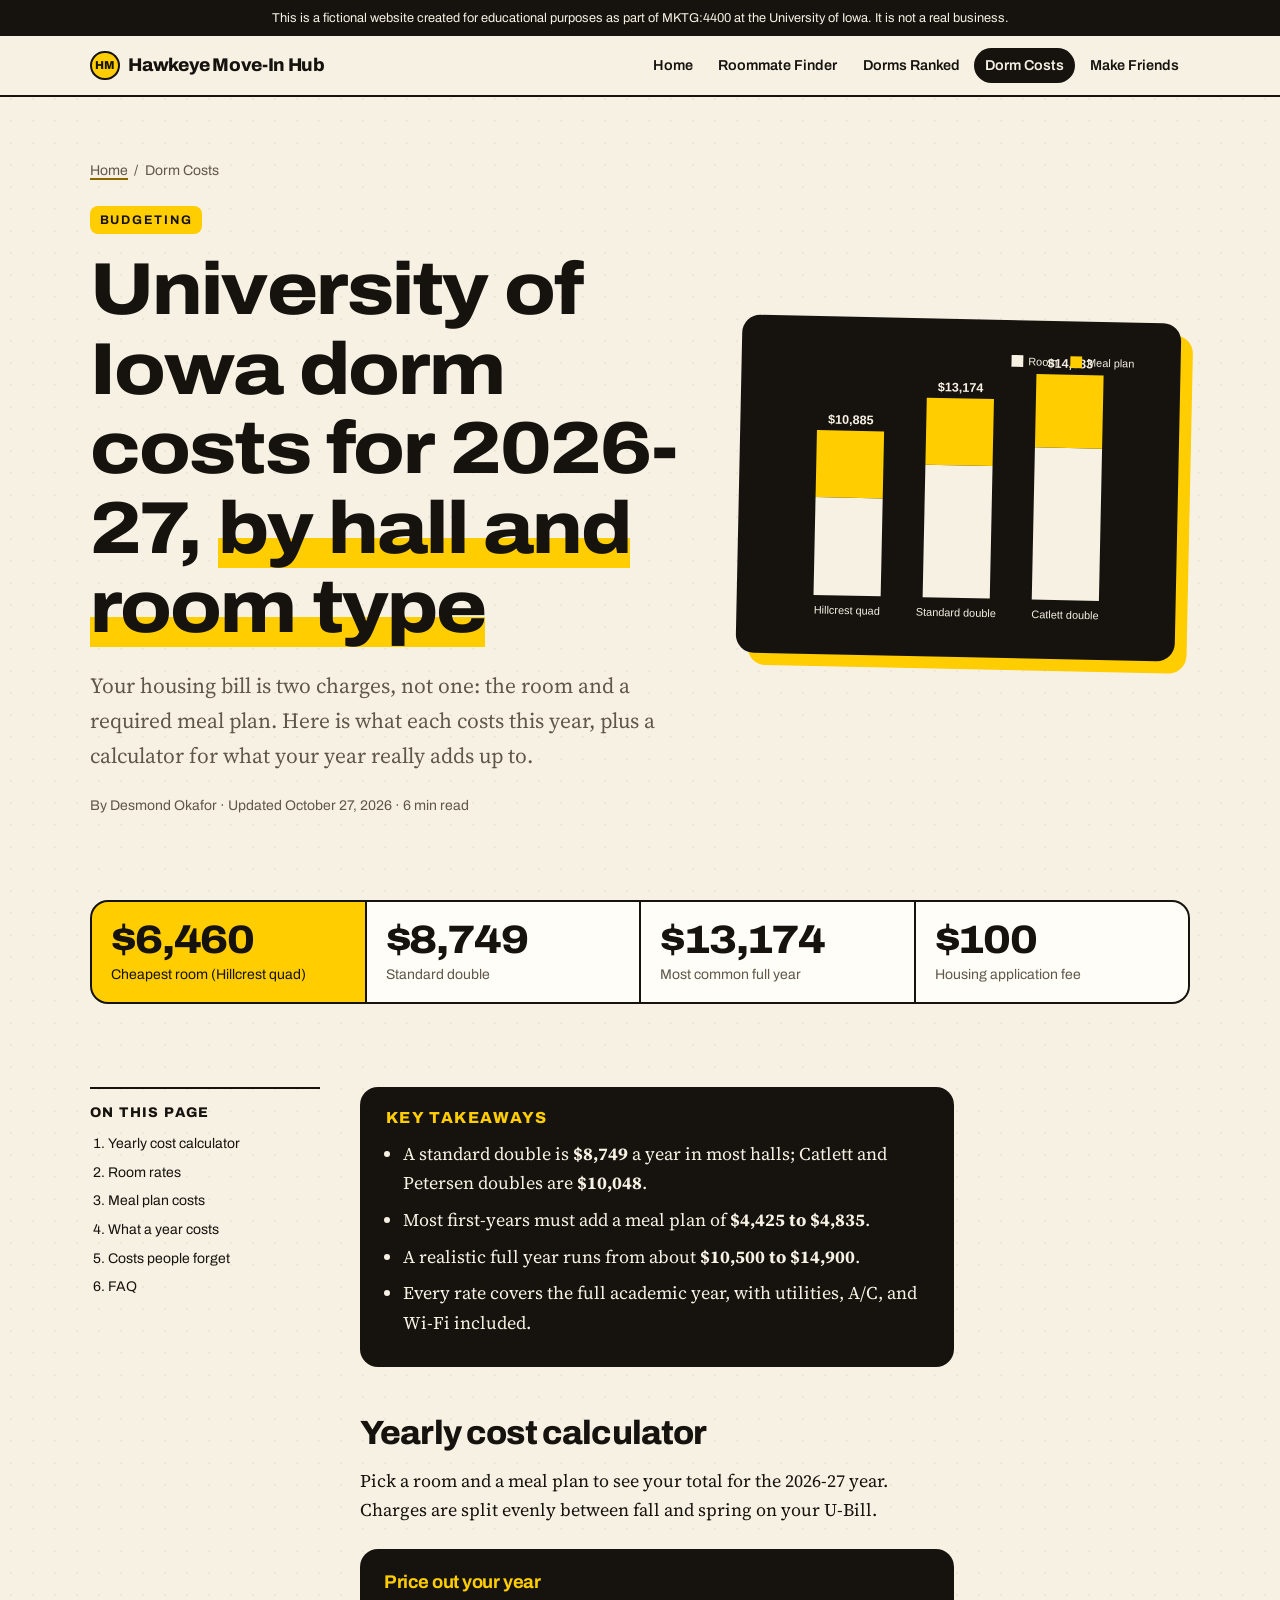
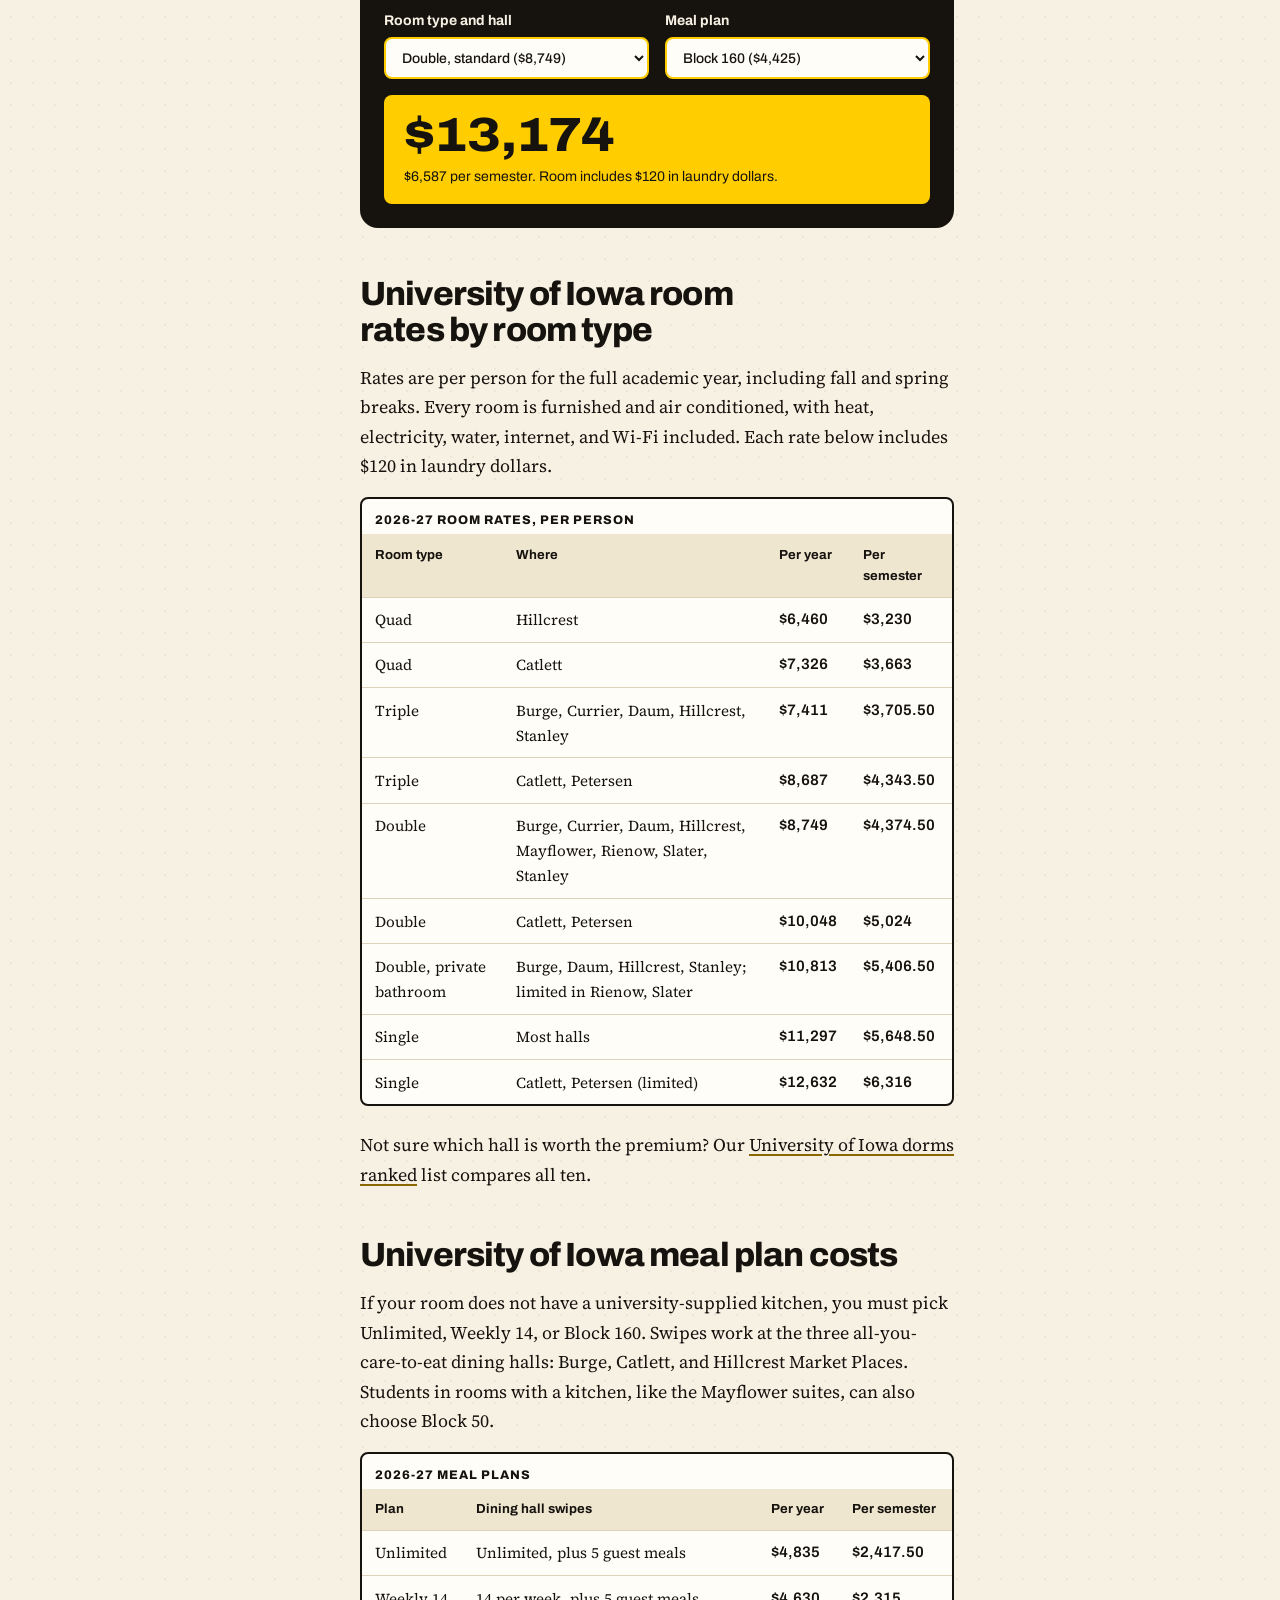
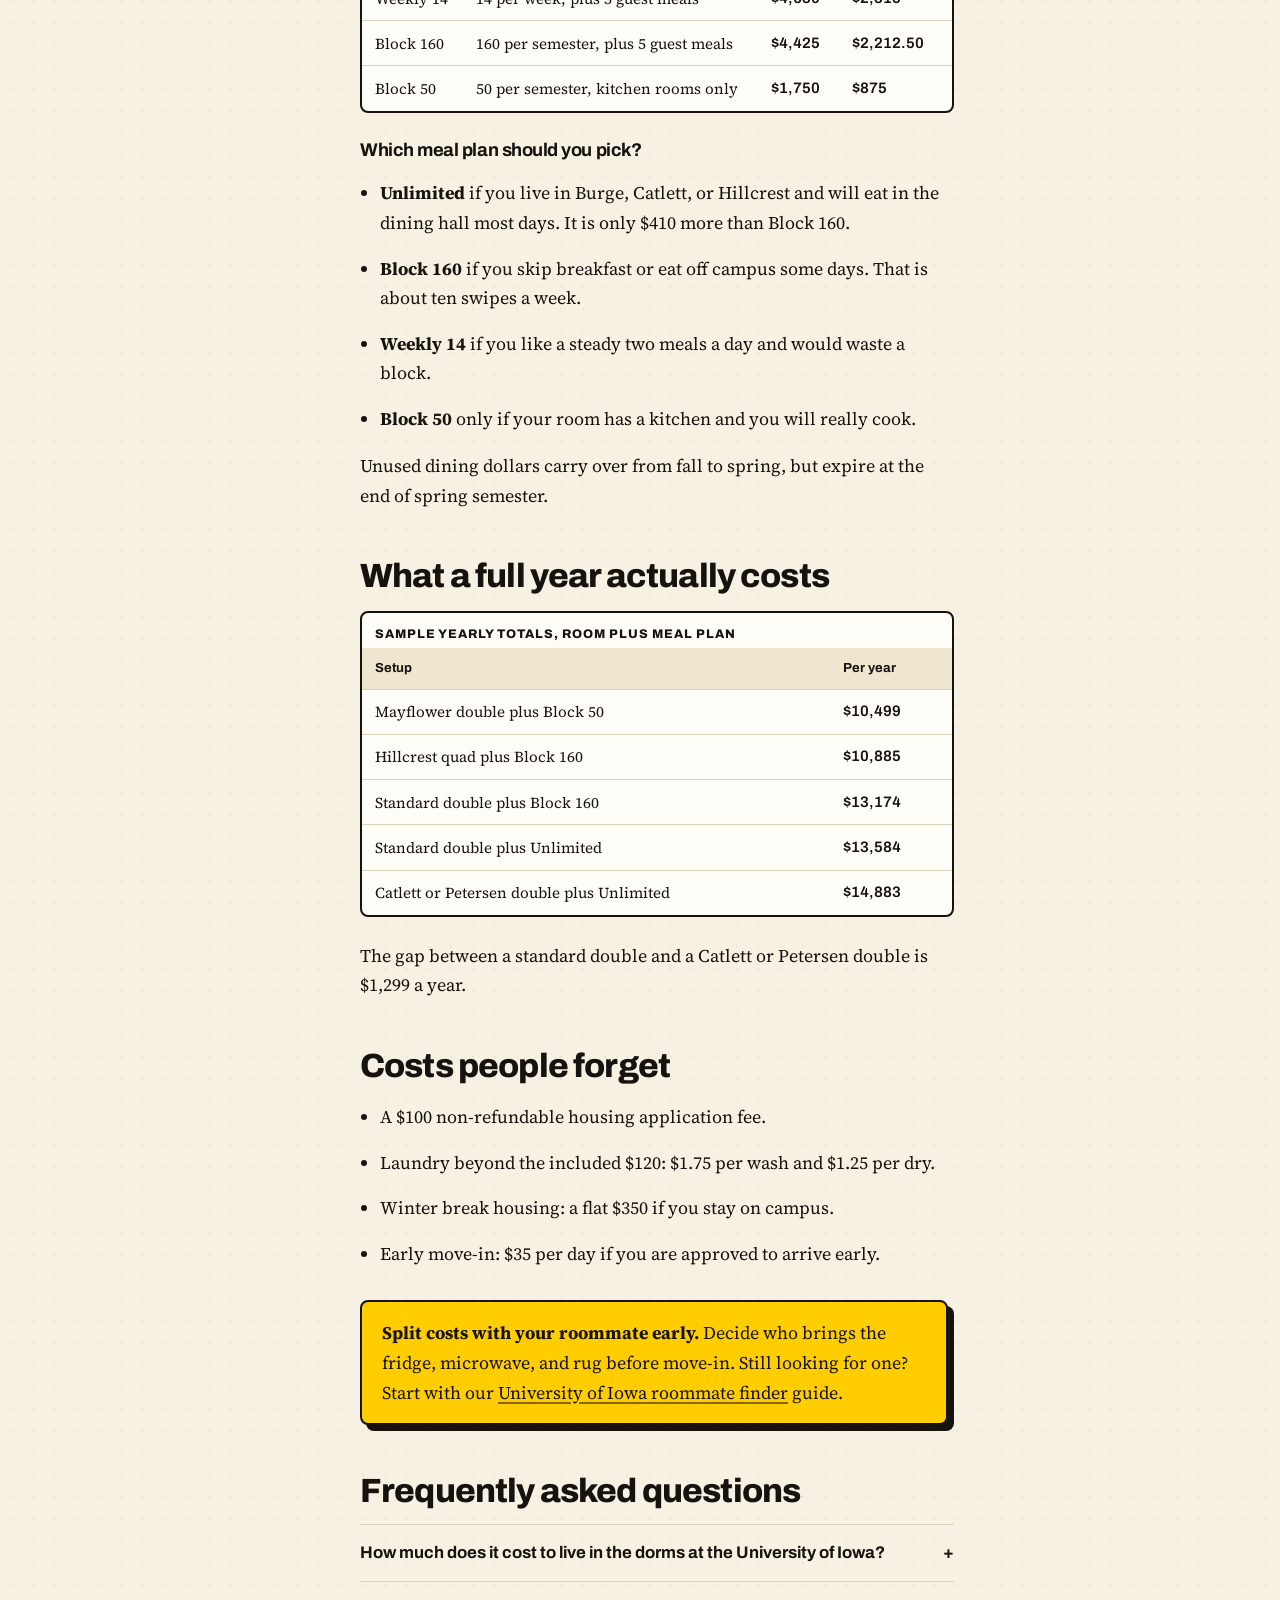
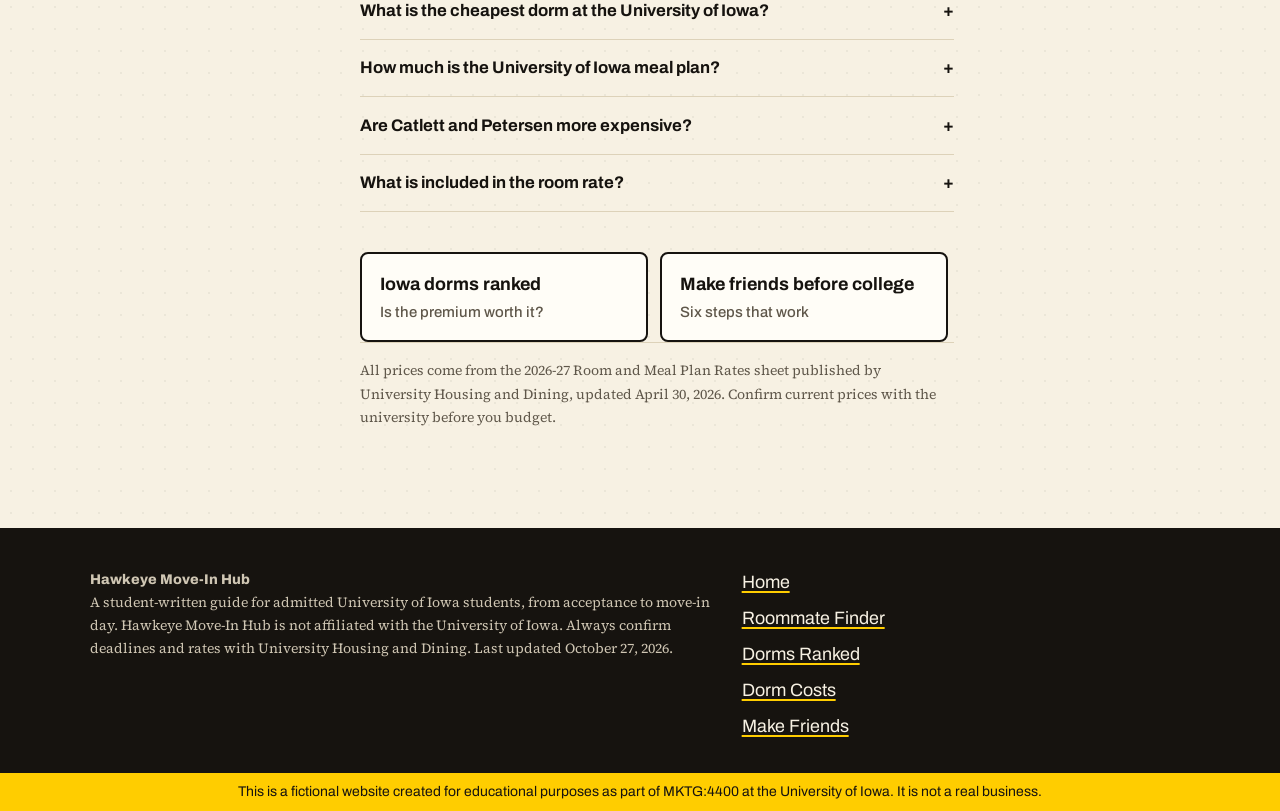
==== commit 7f172d54: "Version the stylesheet link and show cents in the calculator Adds a content hash to the CSS link so " ====
--- a/dorm-costs.html
+++ b/dorm-costs.html
@@ -15,7 +15,7 @@
   <link rel="preconnect" href="https://fonts.googleapis.com">
   <link rel="preconnect" href="https://fonts.gstatic.com" crossorigin>
   <link href="https://fonts.googleapis.com/css2?family=Archivo:wdth,wght@100..125,500..800&family=Source+Serif+4:opsz,wght@8..60,400;8..60,600&display=swap" rel="stylesheet">
-  <link rel="stylesheet" href="css/style.css">
+  <link rel="stylesheet" href="css/style.css?v=3bb7721e">
   <script type="application/ld+json">{"@context": "https://schema.org", "@type": "BreadcrumbList", "itemListElement": [{"@type": "ListItem", "position": 1, "name": "Home", "item": "https://newvoid9-prog.github.io/hawkeye-move-in-hub/"}, {"@type": "ListItem", "position": 2, "name": "Dorm Costs", "item": "https://newvoid9-prog.github.io/hawkeye-move-in-hub/dorm-costs.html"}]}</script>
   <script type="application/ld+json">{"@context": "https://schema.org", "@type": "FAQPage", "mainEntity": [{"@type": "Question", "name": "How much does it cost to live in the dorms at the University of Iowa?", "acceptedAnswer": {"@type": "Answer", "text": "For 2026-27, a standard double is $8,749 a year and the cheapest required meal plan is $4,425, so the most common setup costs $13,174 for the year. Totals range from about $10,500 to $14,900 depending on hall, room type, and meal plan."}}, {"@type": "Question", "name": "What is the cheapest dorm at the University of Iowa?", "acceptedAnswer": {"@type": "Answer", "text": "The cheapest room is a Hillcrest quad at $6,460 a year. With a meal plan, a Mayflower double plus the Block 50 plan, about $10,499, can be cheaper overall because Mayflower suites have kitchens."}}, {"@type": "Question", "name": "How much is the University of Iowa meal plan?", "acceptedAnswer": {"@type": "Answer", "text": "In 2026-27 the Unlimited plan is $4,835, Weekly 14 is $4,630, Block 160 is $4,425, and Block 50 is $1,750. Block 50 is only available to students in rooms with a university-supplied kitchen."}}, {"@type": "Question", "name": "Are Catlett and Petersen more expensive?", "acceptedAnswer": {"@type": "Answer", "text": "Yes. A Catlett or Petersen double is $10,048 a year, $1,299 more than a standard double in the other halls."}}, {"@type": "Question", "name": "What is included in the room rate?", "acceptedAnswer": {"@type": "Answer", "text": "Heat, electricity, air conditioning, water, internet, Wi-Fi, garbage service, $120 in laundry dollars, and furniture including a lofted twin XL bed, desk, chair, and dresser."}}]}</script>
 </head>
@@ -204,7 +204,7 @@
         <p class="source-note">All prices come from the 2026-27 Room and Meal Plan Rates sheet published by University Housing and Dining, updated April 30, 2026. Confirm current prices with the university before you budget.</p>
       </article>
     </div>
-    <script src="js/cost-calculator.js" defer></script>
+    <script src="js/cost-calculator.js?v=2" defer></script>
   </main>
 
   <footer class="site-footer">
--- a/css/style.css
+++ b/css/style.css
@@ -105,10 +105,12 @@
 .hero-art img { border-radius: calc(var(--radius-lg) - 8px); }
 
 /* Stat strip */
-.stats { display: grid; grid-template-columns: repeat(auto-fit, minmax(min(100%, 200px), 1fr)); border-block: 2px solid var(--color-ink); background: var(--color-surface); margin: 0; }
-.stat { padding: 1.25rem var(--space-gutter); border-right: 1px solid var(--color-rule); border-bottom: 1px solid var(--color-rule); margin: 0; }
-.stat-num { display: block; font-family: var(--font-head); font-weight: 800; font-stretch: 112%; font-size: clamp(1.8rem, 1.4rem + 1.6vw, 2.6rem); line-height: 1; letter-spacing: -0.03em; }
-.stat-label { display: block; font-family: var(--font-head); font-size: var(--text-sm); color: var(--color-muted); margin: 0.35rem 0 0; }
+.stats { display: grid; grid-template-columns: repeat(auto-fit, minmax(min(50%, 200px), 1fr)); gap: 2px; padding: 0; background: var(--color-ink); border: 2px solid var(--color-ink); border-radius: var(--radius-lg); overflow: hidden; margin: 0 auto; max-width: calc(1180px - 2 * var(--space-gutter)); width: calc(100% - 2 * var(--space-gutter)); }
+.stat { display: flex; flex-direction: column-reverse; justify-content: flex-end; gap: 0.4rem; padding: 1.1rem 1.2rem; background: var(--color-surface); margin: 0; }
+.stat:first-child { background: var(--color-gold); }
+.stat-num { display: block; margin: 0; font-family: var(--font-head); font-weight: 800; font-stretch: 112%; font-size: clamp(1.6rem, 1.2rem + 1.6vw, 2.6rem); line-height: 1; letter-spacing: -0.03em; }
+.stat-label { display: block; font-family: var(--font-head); font-size: var(--text-sm); line-height: 1.3; color: var(--color-muted); margin: 0; }
+.stat:first-child .stat-label { color: var(--color-ink); }
 
 /* Article layout with table of contents */
 .layout { display: grid; gap: 2.5rem; padding-block: var(--space-section) 0; }
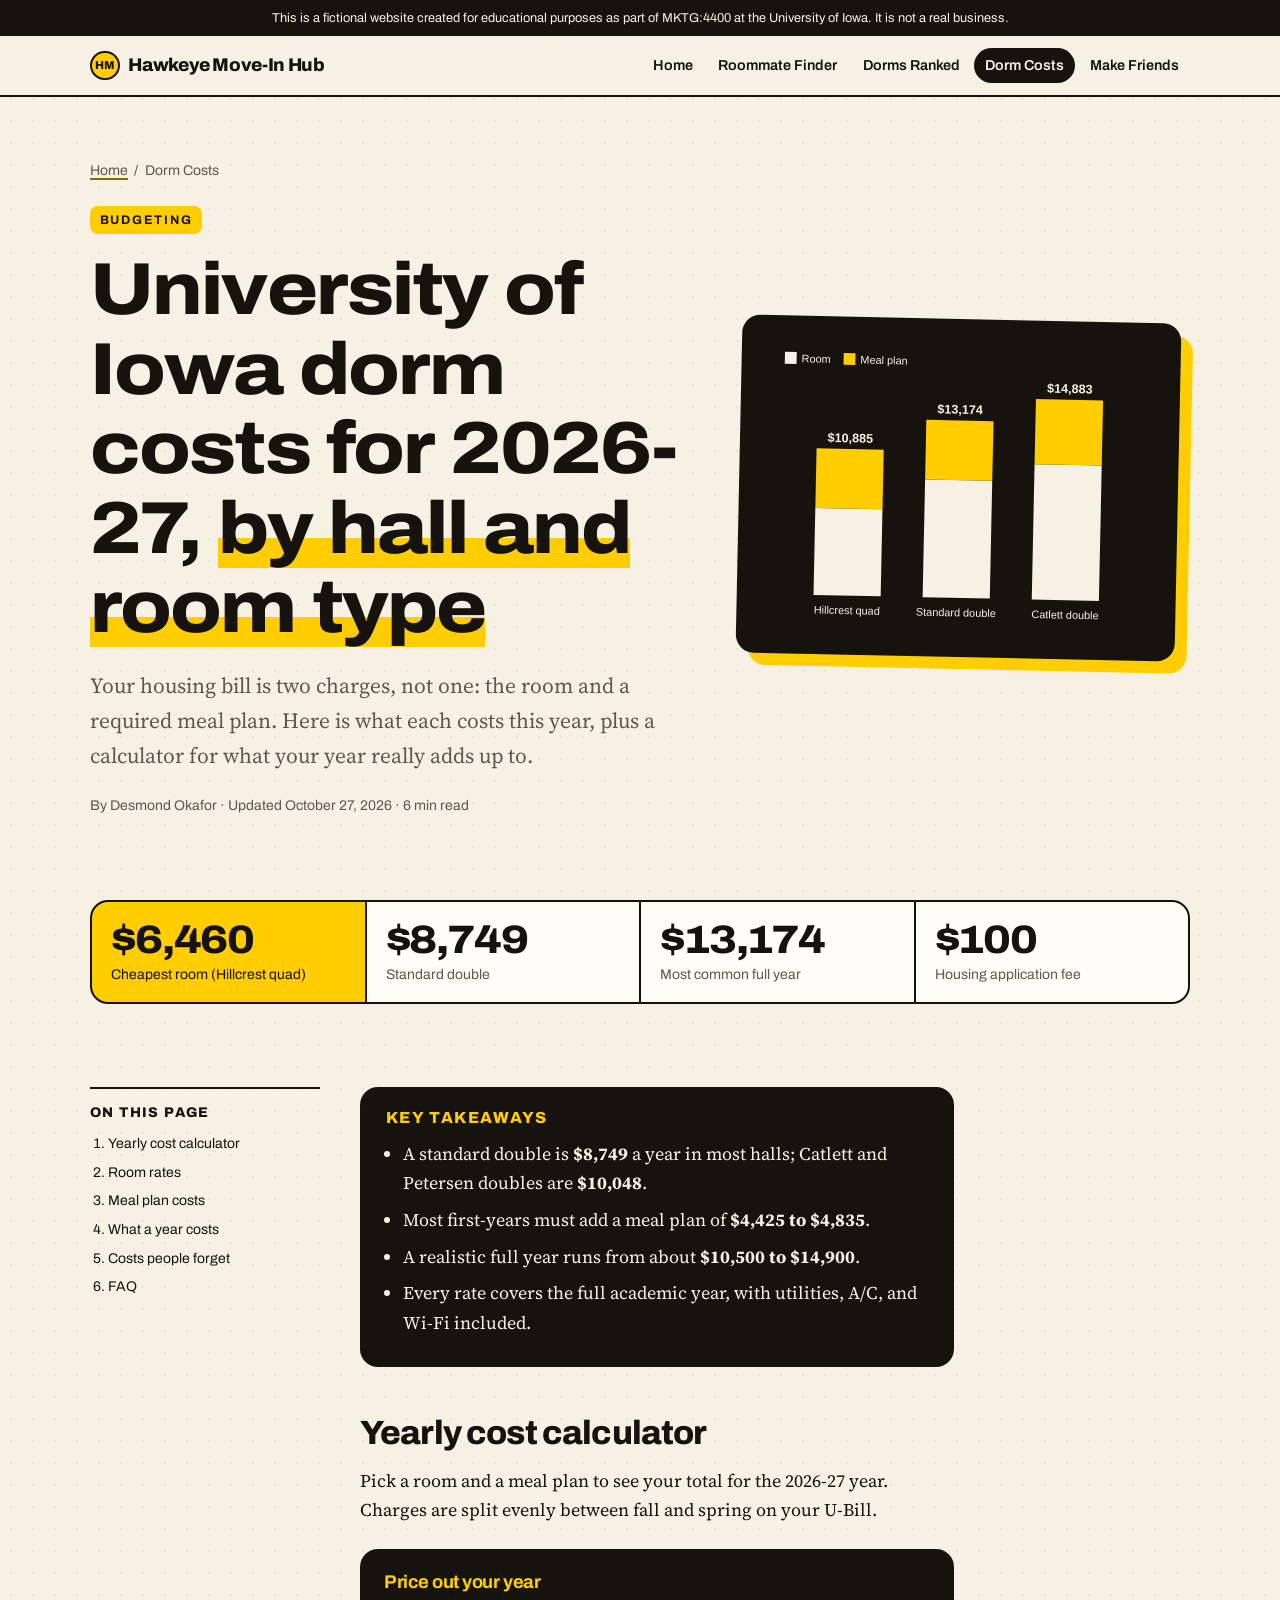
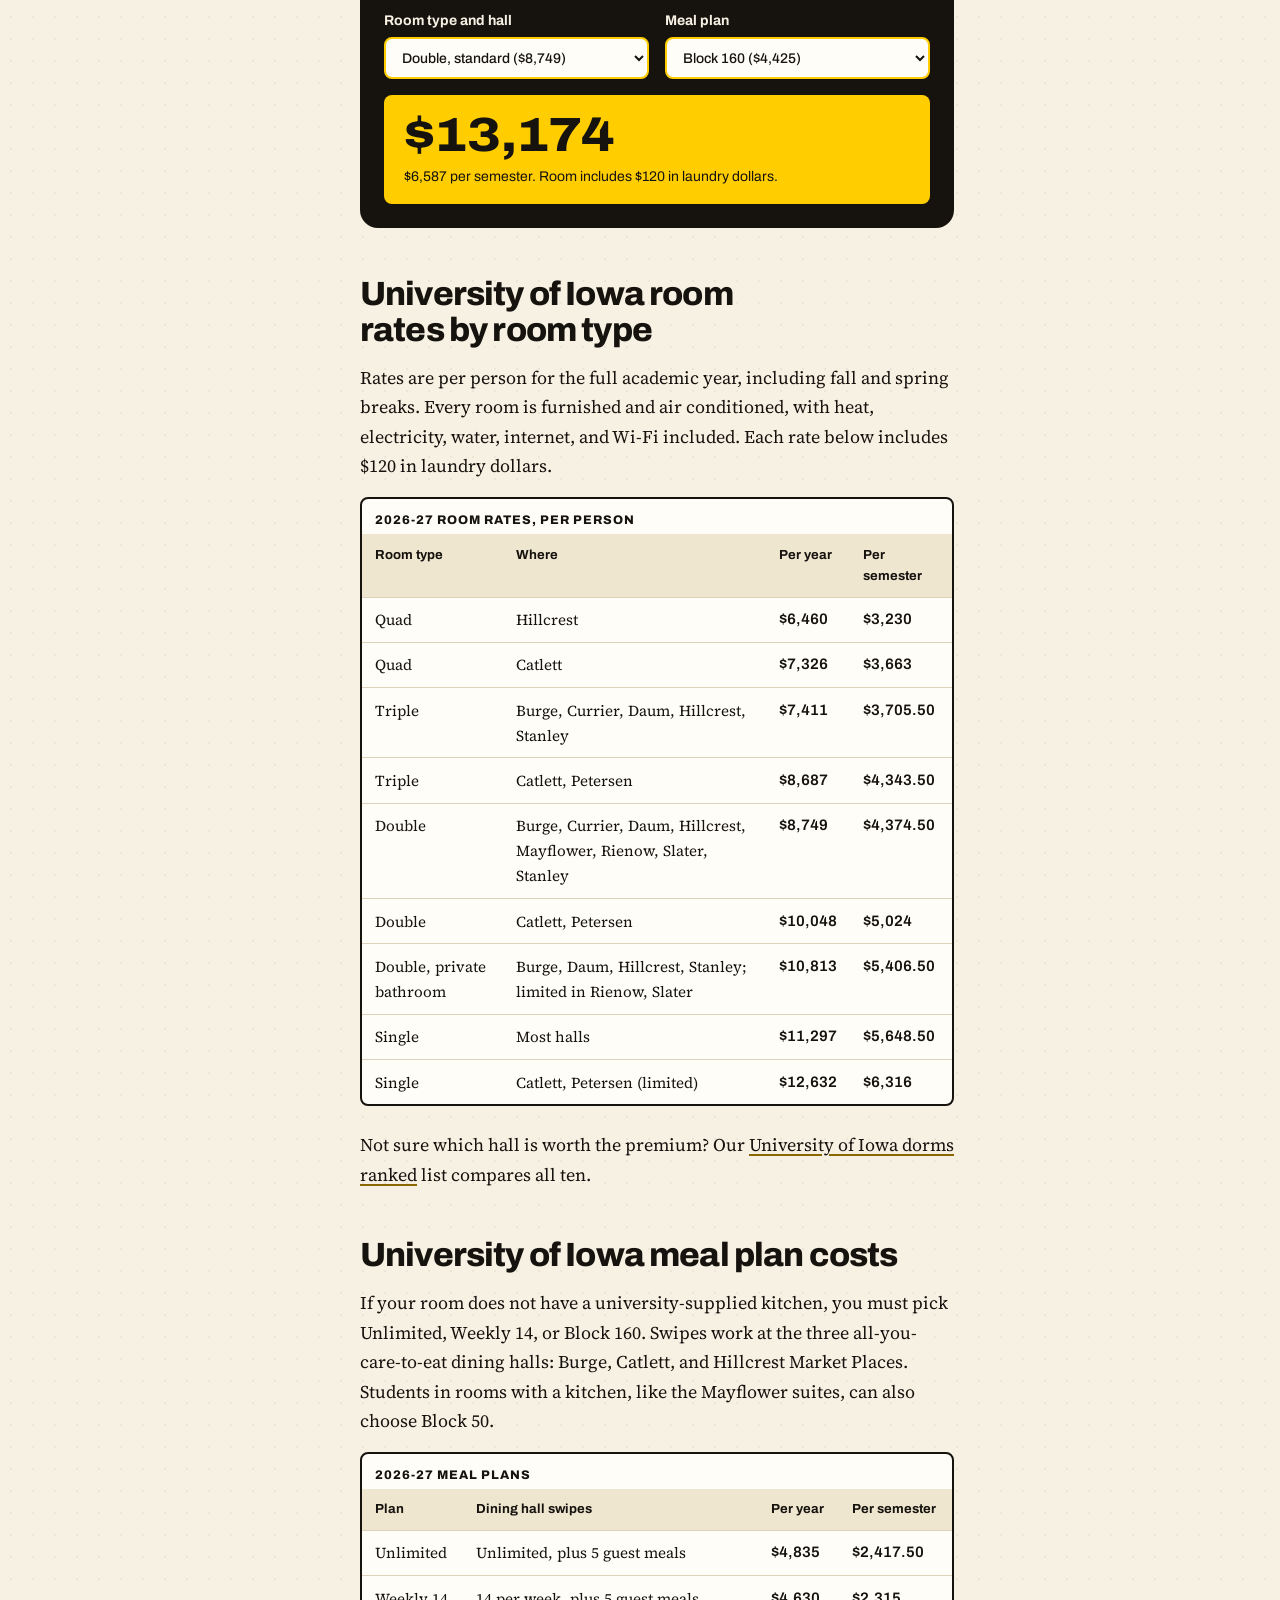
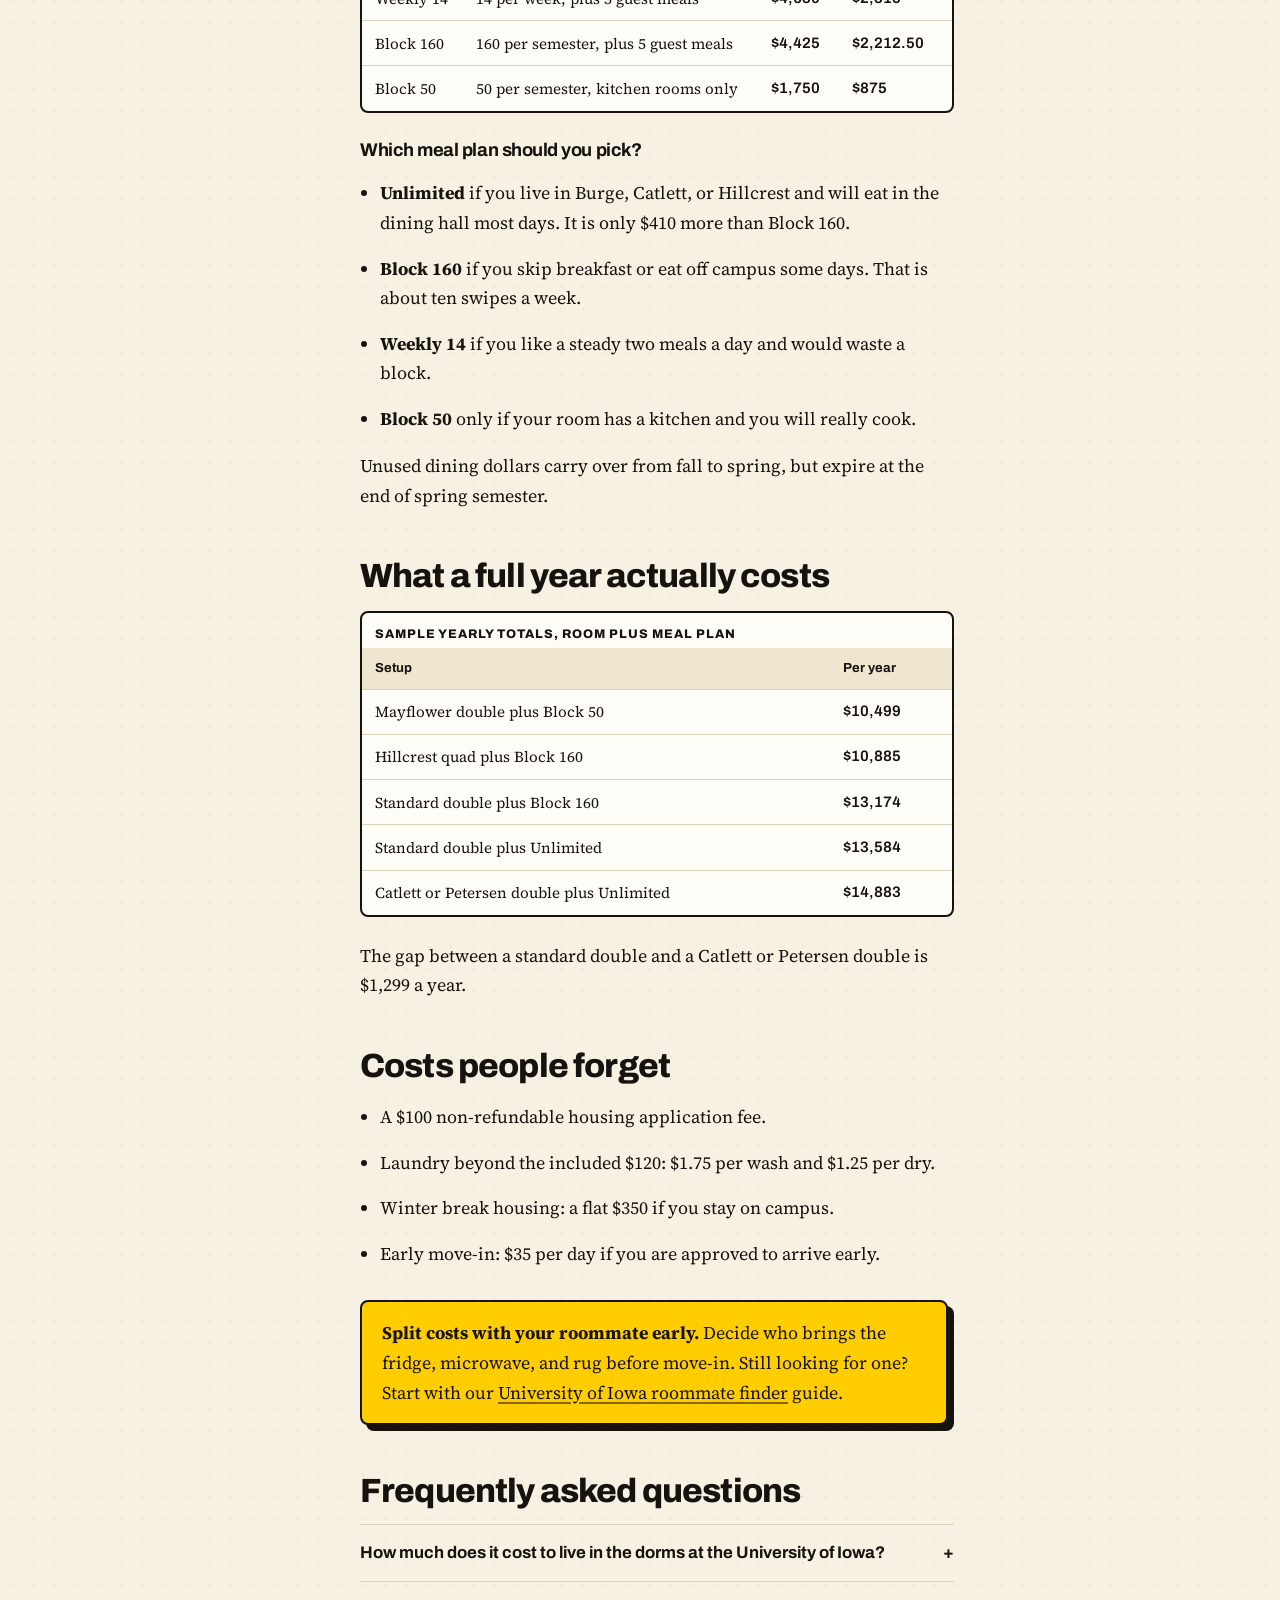
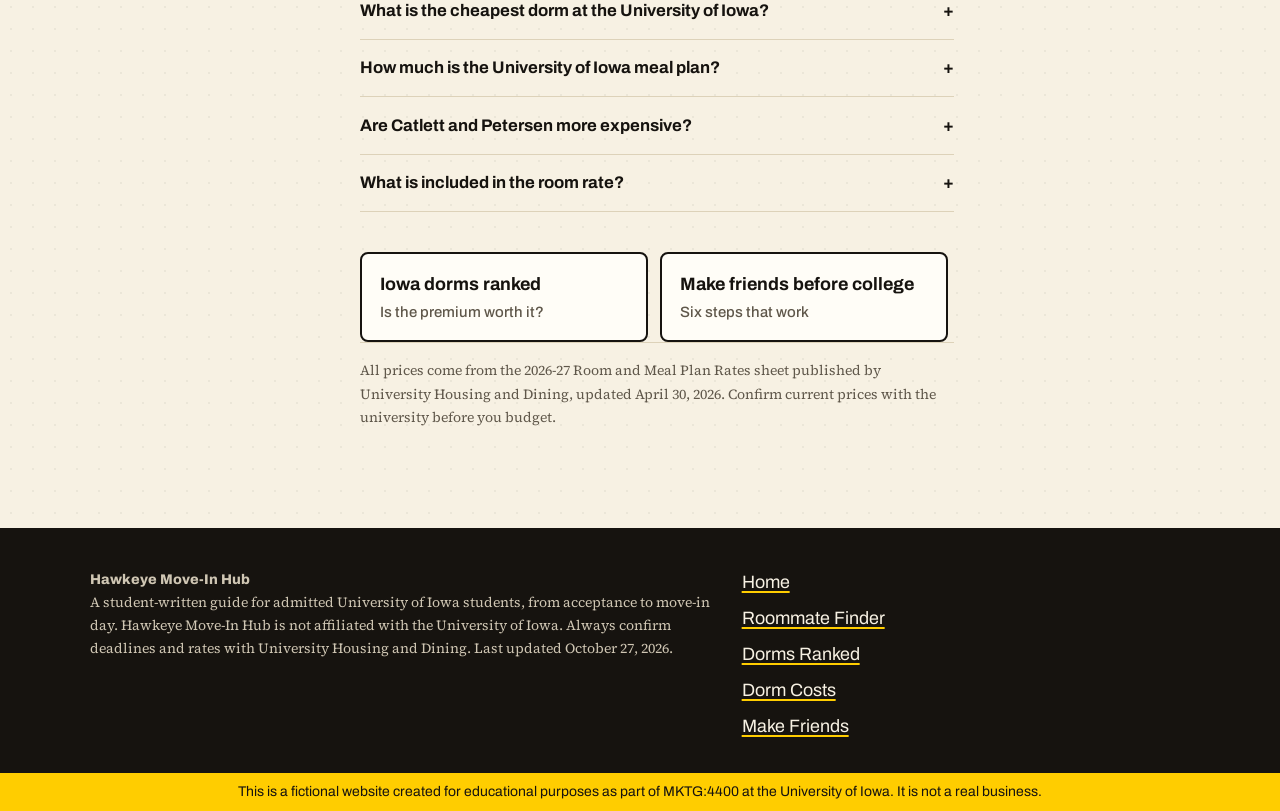
==== commit 672c4bfe: "Move cost chart legend so it no longer covers the top bar label Co-Authored-By: Claude Opus 5.5 <nor" ====
--- a/dorm-costs.html
+++ b/dorm-costs.html
@@ -15,7 +15,7 @@
   <link rel="preconnect" href="https://fonts.googleapis.com">
   <link rel="preconnect" href="https://fonts.gstatic.com" crossorigin>
   <link href="https://fonts.googleapis.com/css2?family=Archivo:wdth,wght@100..125,500..800&family=Source+Serif+4:opsz,wght@8..60,400;8..60,600&display=swap" rel="stylesheet">
-  <link rel="stylesheet" href="css/style.css?v=3bb7721e">
+  <link rel="stylesheet" href="css/style.css?v=8b632040">
   <script type="application/ld+json">{"@context": "https://schema.org", "@type": "BreadcrumbList", "itemListElement": [{"@type": "ListItem", "position": 1, "name": "Home", "item": "https://newvoid9-prog.github.io/hawkeye-move-in-hub/"}, {"@type": "ListItem", "position": 2, "name": "Dorm Costs", "item": "https://newvoid9-prog.github.io/hawkeye-move-in-hub/dorm-costs.html"}]}</script>
   <script type="application/ld+json">{"@context": "https://schema.org", "@type": "FAQPage", "mainEntity": [{"@type": "Question", "name": "How much does it cost to live in the dorms at the University of Iowa?", "acceptedAnswer": {"@type": "Answer", "text": "For 2026-27, a standard double is $8,749 a year and the cheapest required meal plan is $4,425, so the most common setup costs $13,174 for the year. Totals range from about $10,500 to $14,900 depending on hall, room type, and meal plan."}}, {"@type": "Question", "name": "What is the cheapest dorm at the University of Iowa?", "acceptedAnswer": {"@type": "Answer", "text": "The cheapest room is a Hillcrest quad at $6,460 a year. With a meal plan, a Mayflower double plus the Block 50 plan, about $10,499, can be cheaper overall because Mayflower suites have kitchens."}}, {"@type": "Question", "name": "How much is the University of Iowa meal plan?", "acceptedAnswer": {"@type": "Answer", "text": "In 2026-27 the Unlimited plan is $4,835, Weekly 14 is $4,630, Block 160 is $4,425, and Block 50 is $1,750. Block 50 is only available to students in rooms with a university-supplied kitchen."}}, {"@type": "Question", "name": "Are Catlett and Petersen more expensive?", "acceptedAnswer": {"@type": "Answer", "text": "Yes. A Catlett or Petersen double is $10,048 a year, $1,299 more than a standard double in the other halls."}}, {"@type": "Question", "name": "What is included in the room rate?", "acceptedAnswer": {"@type": "Answer", "text": "Heat, electricity, air conditioning, water, internet, Wi-Fi, garbage service, $120 in laundry dollars, and furniture including a lofted twin XL bed, desk, chair, and dresser."}}]}</script>
 </head>
@@ -48,7 +48,7 @@
         <p class="byline">By Desmond Okafor · Updated October 27, 2026 · 6 min read</p>
       </div>
       <div class="hero-art">
-        <img src="img/dorm-costs.svg" width="480" height="360" alt="Stacked bars comparing yearly University of Iowa dorm bills, split into room cost and meal plan cost" fetchpriority="high">
+        <img src="img/dorm-costs.svg?v=2" width="480" height="360" alt="Stacked bars comparing yearly University of Iowa dorm bills, split into room cost and meal plan cost" fetchpriority="high">
       </div>
     </section>
 
--- a/css/style.css
+++ b/css/style.css
@@ -235,3 +235,8 @@
   *, *::before, *::after { transition: none !important; }
   .hero-art { transform: none; }
 }
+
+/* Lists styled as components should not inherit prose list indentation */
+.prose .halls, .prose .steps, .prose .tags { padding-left: 0; }
+.hall { padding-left: 5.4rem; }
+.hall::before { width: 3.6rem; text-align: center; left: 0.9rem; }
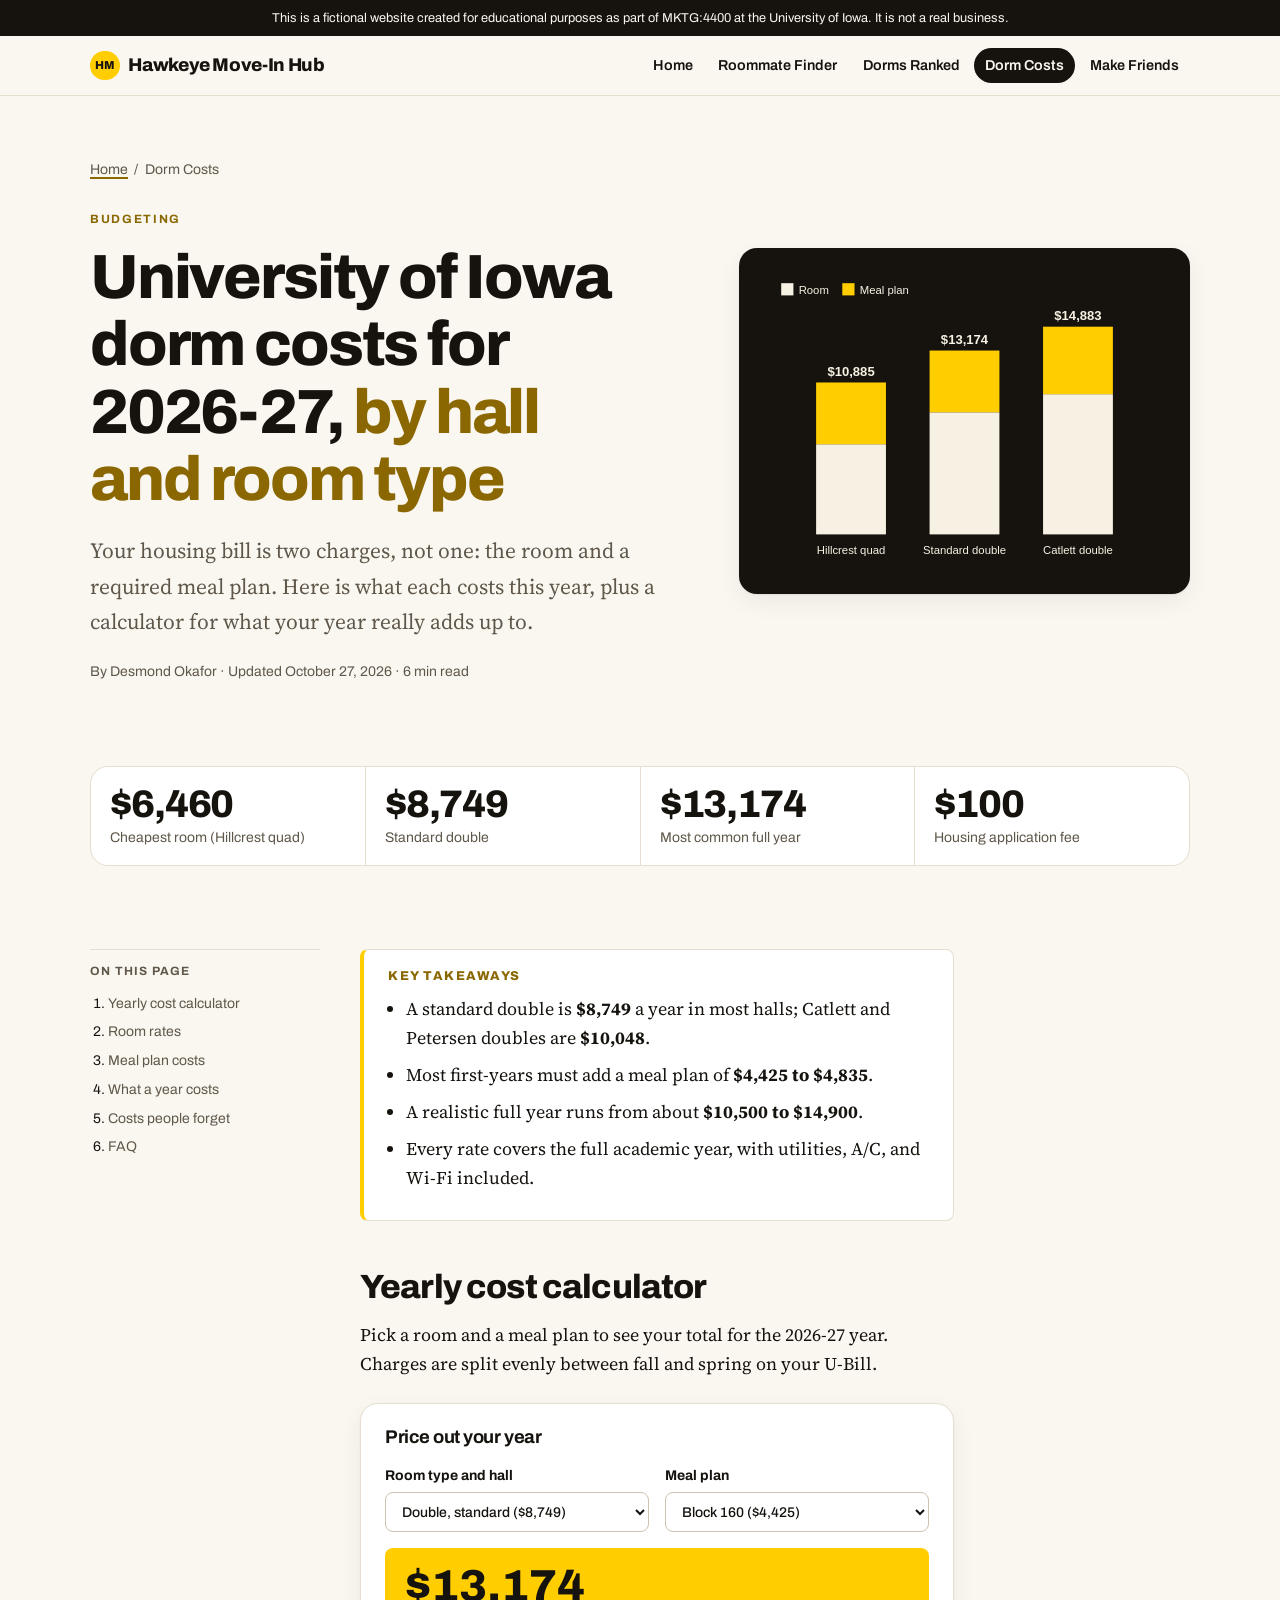
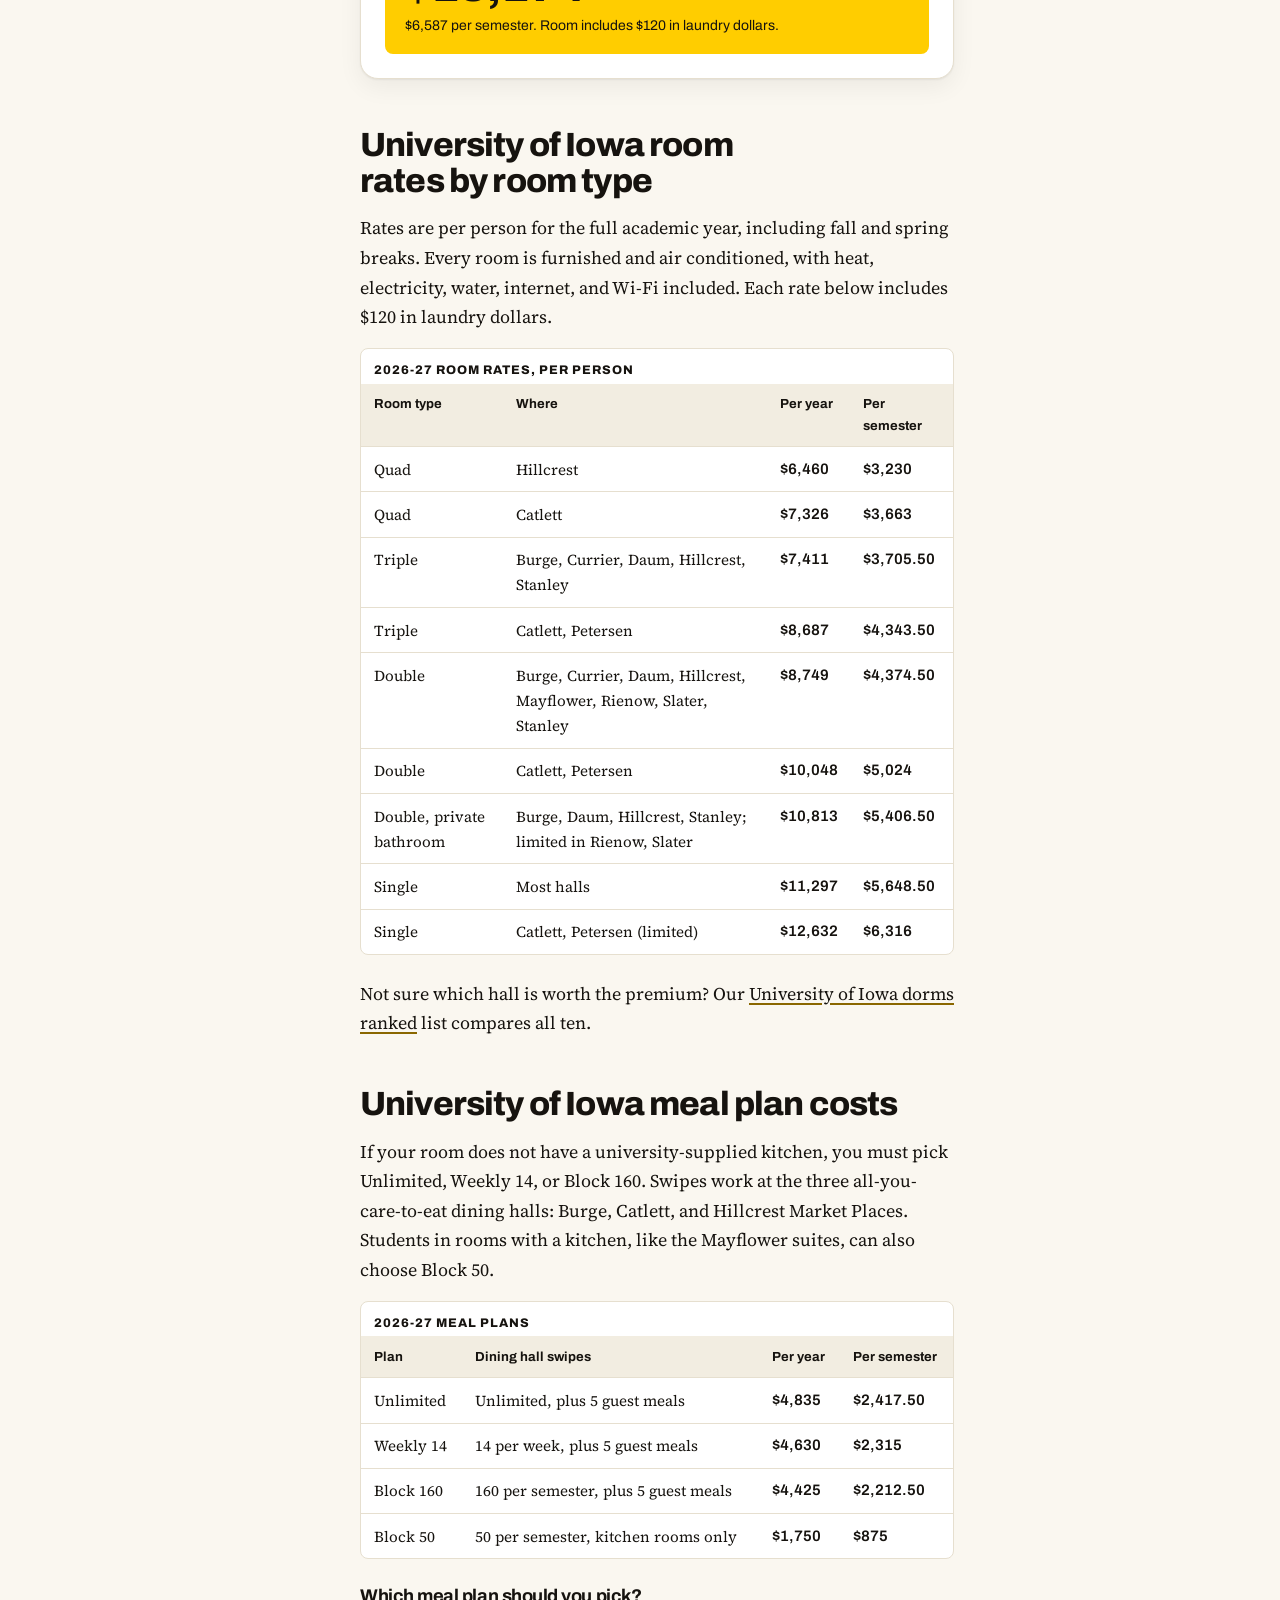
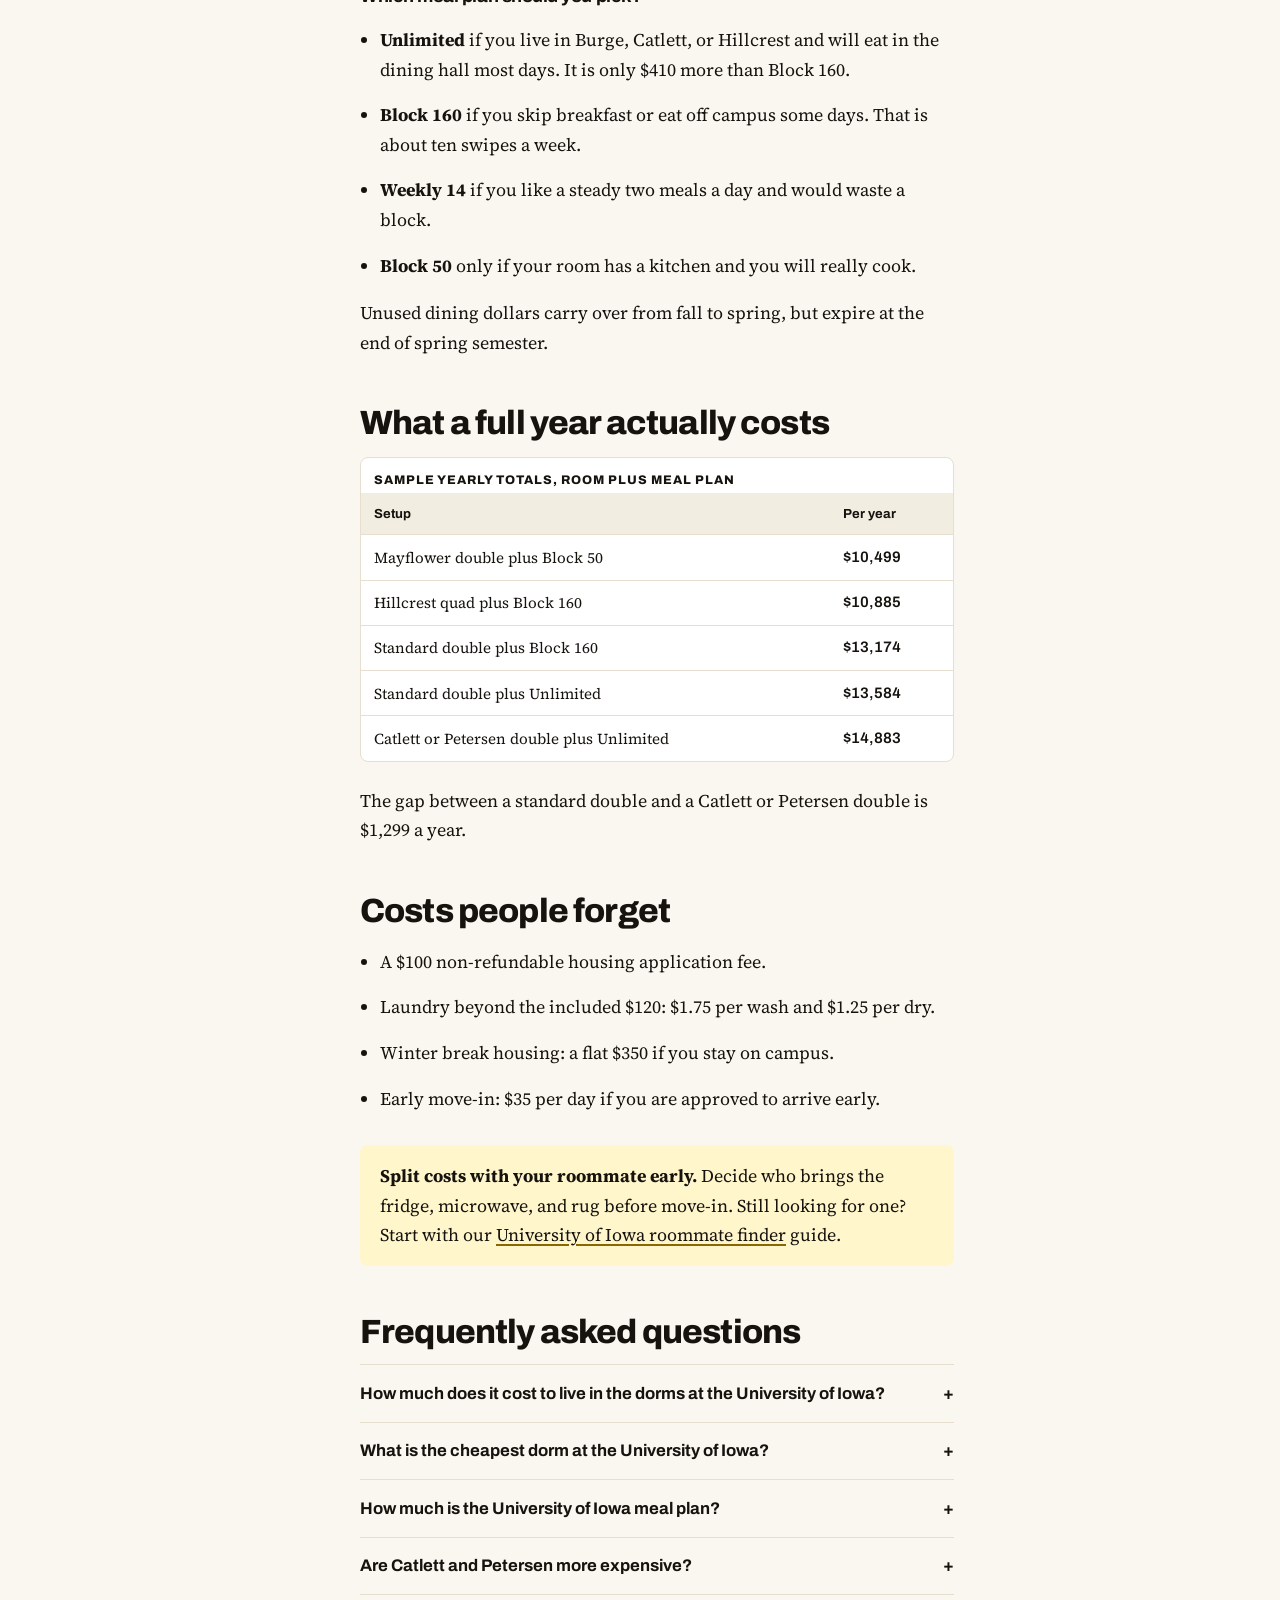
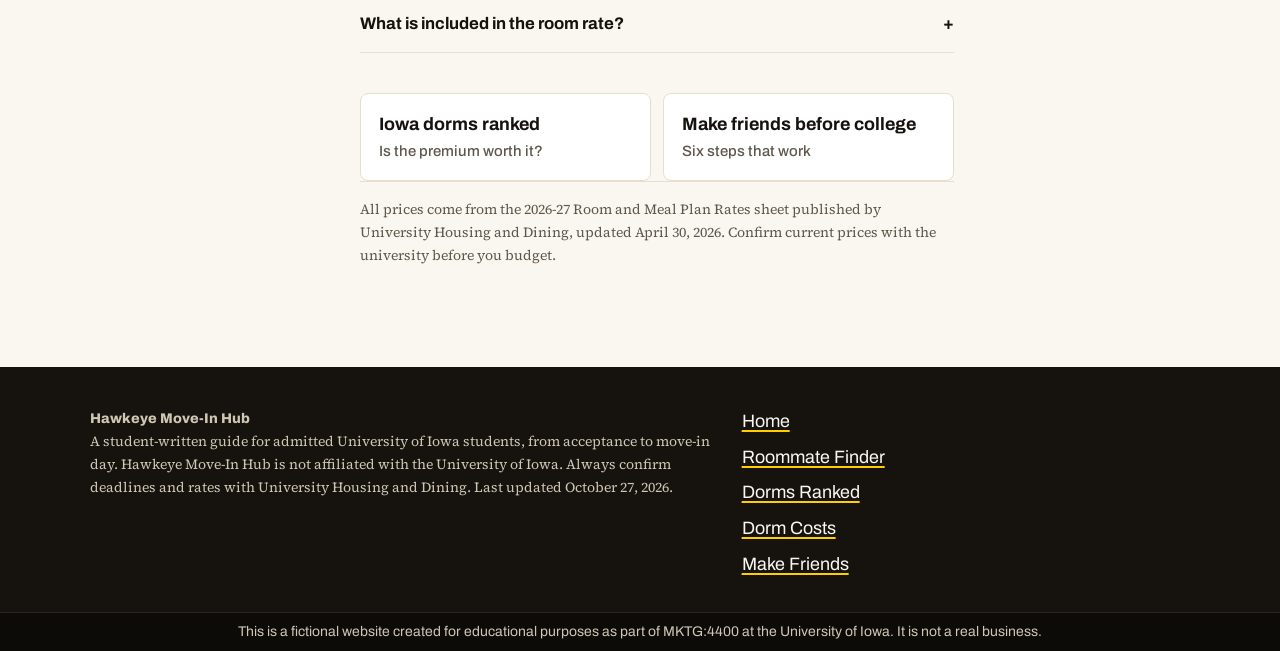
==== commit ea97de06: "Simplify the visual design for a cleaner read Drops the dot-grid background, tilted hero art, heavy " ====
--- a/dorm-costs.html
+++ b/dorm-costs.html
@@ -15,7 +15,7 @@
   <link rel="preconnect" href="https://fonts.googleapis.com">
   <link rel="preconnect" href="https://fonts.gstatic.com" crossorigin>
   <link href="https://fonts.googleapis.com/css2?family=Archivo:wdth,wght@100..125,500..800&family=Source+Serif+4:opsz,wght@8..60,400;8..60,600&display=swap" rel="stylesheet">
-  <link rel="stylesheet" href="css/style.css?v=8b632040">
+  <link rel="stylesheet" href="css/style.css?v=c7ec5f00">
   <script type="application/ld+json">{"@context": "https://schema.org", "@type": "BreadcrumbList", "itemListElement": [{"@type": "ListItem", "position": 1, "name": "Home", "item": "https://newvoid9-prog.github.io/hawkeye-move-in-hub/"}, {"@type": "ListItem", "position": 2, "name": "Dorm Costs", "item": "https://newvoid9-prog.github.io/hawkeye-move-in-hub/dorm-costs.html"}]}</script>
   <script type="application/ld+json">{"@context": "https://schema.org", "@type": "FAQPage", "mainEntity": [{"@type": "Question", "name": "How much does it cost to live in the dorms at the University of Iowa?", "acceptedAnswer": {"@type": "Answer", "text": "For 2026-27, a standard double is $8,749 a year and the cheapest required meal plan is $4,425, so the most common setup costs $13,174 for the year. Totals range from about $10,500 to $14,900 depending on hall, room type, and meal plan."}}, {"@type": "Question", "name": "What is the cheapest dorm at the University of Iowa?", "acceptedAnswer": {"@type": "Answer", "text": "The cheapest room is a Hillcrest quad at $6,460 a year. With a meal plan, a Mayflower double plus the Block 50 plan, about $10,499, can be cheaper overall because Mayflower suites have kitchens."}}, {"@type": "Question", "name": "How much is the University of Iowa meal plan?", "acceptedAnswer": {"@type": "Answer", "text": "In 2026-27 the Unlimited plan is $4,835, Weekly 14 is $4,630, Block 160 is $4,425, and Block 50 is $1,750. Block 50 is only available to students in rooms with a university-supplied kitchen."}}, {"@type": "Question", "name": "Are Catlett and Petersen more expensive?", "acceptedAnswer": {"@type": "Answer", "text": "Yes. A Catlett or Petersen double is $10,048 a year, $1,299 more than a standard double in the other halls."}}, {"@type": "Question", "name": "What is included in the room rate?", "acceptedAnswer": {"@type": "Answer", "text": "Heat, electricity, air conditioning, water, internet, Wi-Fi, garbage service, $120 in laundry dollars, and furniture including a lofted twin XL bed, desk, chair, and dresser."}}]}</script>
 </head>
--- a/css/style.css
+++ b/css/style.css
@@ -1,13 +1,13 @@
 :root {
   --color-ink: #16130f;
-  --color-paper: #f7f1e3;
-  --color-paper-deep: #efe6d0;
-  --color-surface: #fffdf7;
+  --color-paper: #faf7f0;
+  --color-paper-deep: #f2ede1;
+  --color-surface: #ffffff;
   --color-gold: #ffcd00;
   --color-gold-deep: #8a6700;
   --color-muted: #5f574a;
   --color-muted-dark: #cfc6b3;
-  --color-rule: #ddd2b9;
+  --color-rule: #e6dfcf;
   --color-east: #1f5f8b;
   --color-west: #8b3a1f;
 
@@ -16,7 +16,7 @@
 
   --text-sm: 0.875rem;
   --text-base: clamp(1rem, 0.96rem + 0.2vw, 1.125rem);
-  --text-h1: clamp(2.3rem, 1.3rem + 4.4vw, 4.6rem);
+  --text-h1: clamp(2.2rem, 1.3rem + 3.6vw, 3.9rem);
   --text-h2: clamp(1.45rem, 1.15rem + 1.2vw, 2.1rem);
 
   --space-gutter: clamp(1rem, 0.5rem + 2.5vw, 2.5rem);
@@ -24,7 +24,8 @@
   --measure: 66ch;
   --radius-lg: 18px;
   --radius-sm: 8px;
-  --shadow-hard: 6px 6px 0 var(--color-ink);
+  --shadow-soft: 0 1px 2px rgba(22, 19, 15, 0.06), 0 8px 24px rgba(22, 19, 15, 0.06);
+  --border: 1px solid var(--color-rule);
   --duration-fast: 160ms;
   --ease-out: cubic-bezier(0.16, 1, 0.3, 1);
 }
@@ -35,8 +36,6 @@
 body {
   margin: 0;
   background-color: var(--color-paper);
-  background-image: radial-gradient(rgba(22, 19, 15, 0.05) 1px, transparent 1px);
-  background-size: 22px 22px;
   color: var(--color-ink);
   font-family: var(--font-body);
   font-size: var(--text-base);
@@ -70,13 +69,13 @@
   position: sticky;
   top: 0;
   z-index: 10;
-  background: rgba(247, 241, 227, 0.95);
+  background: rgba(250, 247, 240, 0.92);
   backdrop-filter: blur(8px);
-  border-bottom: 2px solid var(--color-ink);
+  border-bottom: var(--border);
 }
 .site-header .wrap { display: flex; flex-wrap: wrap; align-items: center; justify-content: space-between; gap: 0.5rem 1.5rem; padding-block: 0.75rem; }
 .brand { display: inline-flex; align-items: center; gap: 0.55rem; font-family: var(--font-head); font-weight: 800; font-size: 1.15rem; letter-spacing: -0.02em; text-decoration: none; }
-.brand-mark { width: 1.85rem; height: 1.85rem; display: grid; place-items: center; background: var(--color-gold); border: 2px solid var(--color-ink); border-radius: 50%; font-size: 0.72rem; font-weight: 800; }
+.brand-mark { width: 1.85rem; height: 1.85rem; display: grid; place-items: center; background: var(--color-gold); border: 0; border-radius: 50%; font-size: 0.72rem; font-weight: 800; }
 .site-nav ul { list-style: none; margin: 0; padding: 0; display: flex; flex-wrap: wrap; gap: 0.2rem; font-family: var(--font-head); font-size: 0.9rem; font-weight: 600; }
 .site-nav a { display: block; padding: 0.35rem 0.7rem; border-radius: 999px; text-decoration: none; transition: background-color var(--duration-fast); }
 .site-nav a:hover { background: var(--color-paper-deep); }
@@ -92,34 +91,34 @@
 .breadcrumb { font-family: var(--font-head); font-size: var(--text-sm); color: var(--color-muted); margin: 0 0 1.25rem; }
 .breadcrumb ol { list-style: none; display: flex; flex-wrap: wrap; gap: 0.4rem; margin: 0; padding: 0; }
 .breadcrumb li + li::before { content: "/"; margin-right: 0.4rem; color: var(--color-muted); }
-.eyebrow { display: inline-block; font-family: var(--font-head); font-size: 0.78rem; font-weight: 700; letter-spacing: 0.14em; text-transform: uppercase; background: var(--color-gold); padding: 0.25rem 0.6rem; border-radius: var(--radius-sm); margin: 0 0 1rem; }
+.eyebrow { display: inline-block; font-family: var(--font-head); font-size: 0.75rem; font-weight: 700; letter-spacing: 0.14em; text-transform: uppercase; color: var(--color-gold-deep); margin: 0 0 0.9rem; }
 h1, h2, h3 { font-family: var(--font-head); line-height: 1.08; letter-spacing: -0.025em; text-wrap: balance; }
-h1 { font-size: var(--text-h1); font-weight: 800; font-stretch: 112%; margin: 0 0 1.25rem; }
-h1 .mark { background: linear-gradient(transparent 62%, var(--color-gold) 62%); }
+h1 { font-size: var(--text-h1); font-weight: 800; margin: 0 0 1.25rem; letter-spacing: -0.035em; }
+h1 .mark { color: var(--color-gold-deep); }
 h2 { font-size: var(--text-h2); font-weight: 800; margin: 3rem 0 0.9rem; }
 h3 { font-size: 1.15rem; font-weight: 700; margin: 1.75rem 0 0.4rem; }
 .lede { font-size: 1.2em; color: var(--color-muted); max-width: 54ch; margin: 0 0 1.25rem; }
 .byline { font-family: var(--font-head); font-size: var(--text-sm); color: var(--color-muted); margin: 0; }
 
-.hero-art { background: var(--color-ink); border-radius: var(--radius-lg); padding: 1.1rem; box-shadow: 12px 12px 0 var(--color-gold); transform: rotate(1.2deg); margin-right: 12px; }
+.hero-art { background: var(--color-ink); border-radius: var(--radius-lg); padding: 1rem; box-shadow: var(--shadow-soft); }
 .hero-art img { border-radius: calc(var(--radius-lg) - 8px); }
 
 /* Stat strip */
-.stats { display: grid; grid-template-columns: repeat(auto-fit, minmax(min(50%, 200px), 1fr)); gap: 2px; padding: 0; background: var(--color-ink); border: 2px solid var(--color-ink); border-radius: var(--radius-lg); overflow: hidden; margin: 0 auto; max-width: calc(1180px - 2 * var(--space-gutter)); width: calc(100% - 2 * var(--space-gutter)); }
+.stats { display: grid; grid-template-columns: repeat(auto-fit, minmax(min(50%, 200px), 1fr)); gap: 1px; padding: 0; background: var(--color-rule); border: var(--border); border-radius: var(--radius-lg); overflow: hidden; margin: 0 auto; max-width: calc(1180px - 2 * var(--space-gutter)); width: calc(100% - 2 * var(--space-gutter)); }
 .stat { display: flex; flex-direction: column-reverse; justify-content: flex-end; gap: 0.4rem; padding: 1.1rem 1.2rem; background: var(--color-surface); margin: 0; }
-.stat:first-child { background: var(--color-gold); }
-.stat-num { display: block; margin: 0; font-family: var(--font-head); font-weight: 800; font-stretch: 112%; font-size: clamp(1.6rem, 1.2rem + 1.6vw, 2.6rem); line-height: 1; letter-spacing: -0.03em; }
+.stat-num { display: block; margin: 0; font-family: var(--font-head); font-weight: 800; font-size: clamp(1.6rem, 1.2rem + 1.6vw, 2.4rem); line-height: 1; letter-spacing: -0.03em; }
 .stat-label { display: block; font-family: var(--font-head); font-size: var(--text-sm); line-height: 1.3; color: var(--color-muted); margin: 0; }
-.stat:first-child .stat-label { color: var(--color-ink); }
 
 /* Article layout with table of contents */
-.layout { display: grid; gap: 2.5rem; padding-block: var(--space-section) 0; }
+.layout { display: grid; gap: 2.5rem; padding-block: 0.5rem 0; }
+.stats + .layout { padding-top: var(--space-section); }
 @media (min-width: 980px) { .layout { grid-template-columns: 230px minmax(0, 1fr); } }
-.toc { align-self: start; font-family: var(--font-head); font-size: var(--text-sm); border-top: 2px solid var(--color-ink); padding-top: 0.75rem; }
+.toc { align-self: start; font-family: var(--font-head); font-size: var(--text-sm); border-top: var(--border); padding-top: 0.75rem; }
 @media (min-width: 980px) { .toc { position: sticky; top: 5.5rem; } }
-.toc p { font-weight: 800; text-transform: uppercase; letter-spacing: 0.1em; margin: 0 0 0.5rem; }
+.toc p { font-weight: 700; text-transform: uppercase; letter-spacing: 0.1em; font-size: 0.75rem; color: var(--color-muted); margin: 0 0 0.6rem; }
 .toc ol { margin: 0; padding-left: 1.1rem; display: grid; gap: 0.35rem; }
-.toc a { text-decoration: none; }
+.toc a { text-decoration: none; color: var(--color-muted); }
+.toc a:hover { color: var(--color-ink); }
 .toc a:hover { text-decoration: underline; }
 
 .prose { max-width: var(--measure); min-width: 0; }
@@ -127,12 +126,12 @@
 .prose p, .prose li { margin: 0 0 1rem; }
 .prose ul, .prose ol { padding-left: 1.25rem; }
 
-.takeaways { background: var(--color-ink); color: var(--color-paper); border-radius: var(--radius-lg); padding: 1.4rem 1.6rem; margin: 0 0 2.5rem; }
-.takeaways h2 { margin: 0 0 0.75rem; font-size: 1rem; text-transform: uppercase; letter-spacing: 0.1em; color: var(--color-gold); }
+.takeaways { background: var(--color-surface); border: var(--border); border-left: 4px solid var(--color-gold); border-radius: var(--radius-sm); padding: 1.25rem 1.5rem; margin: 0 0 2.5rem; }
+.takeaways h2 { margin: 0 0 0.6rem; font-size: 0.8rem; text-transform: uppercase; letter-spacing: 0.12em; color: var(--color-gold-deep); }
 .takeaways ul { margin: 0; padding-left: 1.1rem; }
 .takeaways li { margin: 0 0 0.45rem; }
 
-.callout { border: 2px solid var(--color-ink); background: var(--color-gold); padding: 1rem 1.25rem; margin: 2rem 6px 2rem 0; border-radius: var(--radius-sm); box-shadow: var(--shadow-hard); }
+.callout { background: #fff6cc; padding: 1rem 1.25rem; margin: 2rem 0; border-radius: var(--radius-sm); }
 .callout p { margin: 0; }
 
 /* Cards */
@@ -146,42 +145,42 @@
   .bento > :nth-child(2) { grid-column: span 2; }
   .bento > :nth-child(3), .bento > :nth-child(4) { grid-column: span 3; }
 }
-.card { display: flex; flex-direction: column; gap: 0.5rem; background: var(--color-surface); border: 2px solid var(--color-ink); border-radius: var(--radius-lg); padding: 1.4rem; text-decoration: none; transition: transform var(--duration-fast) var(--ease-out), box-shadow var(--duration-fast) var(--ease-out); }
-.card:hover { transform: translate(-3px, -3px); box-shadow: var(--shadow-hard); }
+.card { display: flex; flex-direction: column; gap: 0.5rem; background: var(--color-surface); border: var(--border); border-radius: var(--radius-lg); padding: 1.4rem; text-decoration: none; transition: transform var(--duration-fast) var(--ease-out), box-shadow var(--duration-fast) var(--ease-out); }
+.card:hover { transform: translateY(-2px); box-shadow: var(--shadow-soft); border-color: #d6ccb6; }
 .card:active { transform: none; box-shadow: none; }
 .card h3 { margin: 0; font-size: 1.3rem; }
 .card p { margin: 0; color: var(--color-muted); }
 .card-kicker { font-family: var(--font-head); font-size: 0.75rem; font-weight: 800; letter-spacing: 0.12em; text-transform: uppercase; color: var(--color-gold-deep); }
 .card-go { margin-top: auto; padding-top: 0.75rem; font-family: var(--font-head); font-weight: 700; }
-.card-feature { background: var(--color-gold); }
+.card-feature { background: var(--color-gold); border-color: var(--color-gold); }
 .card-feature p, .card-feature .card-kicker { color: var(--color-ink); }
-.card-dark { background: var(--color-ink); color: var(--color-paper); }
+.card-dark { background: var(--color-ink); color: var(--color-paper); border-color: var(--color-ink); }
 .card-dark p { color: var(--color-muted-dark); }
 .card-dark .card-kicker { color: var(--color-gold); }
 
 /* Numbered steps */
 .steps { list-style: none; padding: 0; margin: 0 0 var(--space-section); counter-reset: step; max-width: 760px; }
 .steps li { counter-increment: step; display: grid; grid-template-columns: 3.5rem 1fr; gap: 0.15rem 1rem; padding: 1.1rem 0; border-top: 1px solid var(--color-rule); margin: 0; }
-.steps li::before { content: counter(step, decimal-leading-zero); font-family: var(--font-head); font-weight: 800; font-size: 1.6rem; line-height: 1.1; color: var(--color-gold-deep); grid-row: span 2; }
+.steps li::before { content: counter(step, decimal-leading-zero); font-family: var(--font-head); font-weight: 700; font-size: 1.3rem; line-height: 1.2; color: var(--color-gold-deep); grid-row: span 2; }
 .steps strong { font-family: var(--font-head); font-size: 1.05rem; }
 .steps span { color: var(--color-muted); }
 
 /* Hall cards (dorm ranking) */
 .halls { list-style: none; padding: 0; margin: 1.5rem 0; display: grid; gap: 1rem; counter-reset: rank 11; }
-.hall { counter-increment: rank -1; position: relative; background: var(--color-surface); border: 2px solid var(--color-ink); border-radius: var(--radius-lg); padding: 1.2rem 1.2rem 1.2rem 4.6rem; margin: 0 !important; }
-.hall::before { content: counter(rank); position: absolute; left: 1rem; top: 0.9rem; font-family: var(--font-head); font-weight: 800; font-stretch: 112%; font-size: 2.5rem; line-height: 1; color: var(--color-gold-deep); }
-.hall:last-child { background: var(--color-gold); }
-.hall:last-child::before { color: var(--color-ink); }
+.hall { counter-increment: rank -1; position: relative; background: var(--color-surface); border: var(--border); border-radius: var(--radius-lg); padding: 1.2rem 1.2rem 1.2rem 4.6rem; margin: 0 !important; }
+.hall::before { content: counter(rank); position: absolute; left: 1rem; top: 0.9rem; font-family: var(--font-head); font-weight: 800; font-size: 2.2rem; line-height: 1; color: var(--color-gold-deep); }
+.hall:last-child { border: 2px solid var(--color-gold); }
+.hall:last-child::before { color: var(--color-gold-deep); }
 .hall h3 { margin: 0 0 0.45rem; font-size: 1.25rem; }
 .hall p { margin: 0.55rem 0 0; }
 .tags { display: flex; flex-wrap: wrap; gap: 0.35rem; margin: 0; padding: 0 !important; list-style: none; }
 .tags li { margin: 0 !important; }
-.tag { display: inline-block; font-family: var(--font-head); font-size: 0.74rem; font-weight: 700; padding: 0.1rem 0.55rem; border-radius: 999px; border: 1.5px solid var(--color-ink); background: var(--color-paper); }
-.tag-east { background: var(--color-east); border-color: var(--color-east); color: #fff; }
-.tag-west { background: var(--color-west); border-color: var(--color-west); color: #fff; }
+.tag { display: inline-block; font-family: var(--font-head); font-size: 0.72rem; font-weight: 600; padding: 0.1rem 0.55rem; border-radius: 999px; border: 0; background: var(--color-paper-deep); color: var(--color-muted); }
+.tag-east { background: #e3eef6; color: var(--color-east); }
+.tag-west { background: #f6e6df; color: var(--color-west); }
 
 /* Tables */
-.table-scroll { overflow-x: auto; margin: 1rem 0 1.5rem; border: 2px solid var(--color-ink); border-radius: var(--radius-sm); background: var(--color-surface); }
+.table-scroll { overflow-x: auto; margin: 1rem 0 1.5rem; border: var(--border); border-radius: var(--radius-sm); background: var(--color-surface); }
 table { border-collapse: collapse; width: 100%; font-size: 0.95rem; }
 caption { text-align: left; padding: 0.7rem 0.8rem 0.2rem; font-family: var(--font-head); font-weight: 800; font-size: 0.78rem; letter-spacing: 0.08em; text-transform: uppercase; }
 th, td { text-align: left; padding: 0.6rem 0.8rem; border-bottom: 1px solid var(--color-rule); vertical-align: top; }
@@ -194,13 +193,13 @@
 }
 
 /* Cost calculator */
-.calc { background: var(--color-ink); color: var(--color-paper); border-radius: var(--radius-lg); padding: 1.5rem; margin: 1.5rem 0 2rem; display: grid; gap: 1rem; }
+.calc { background: var(--color-surface); border: var(--border); box-shadow: var(--shadow-soft); border-radius: var(--radius-lg); padding: 1.5rem; margin: 1.5rem 0 2rem; display: grid; gap: 1rem; }
 @media (min-width: 640px) { .calc { grid-template-columns: 1fr 1fr; } }
-.calc h3 { grid-column: 1 / -1; margin: 0; color: var(--color-gold); }
+.calc h3 { grid-column: 1 / -1; margin: 0; }
 .calc label { display: grid; gap: 0.35rem; font-family: var(--font-head); font-size: var(--text-sm); font-weight: 700; }
-.calc select { font: inherit; font-weight: 500; padding: 0.65rem 0.75rem; border-radius: var(--radius-sm); border: 2px solid var(--color-gold); background: var(--color-surface); color: var(--color-ink); width: 100%; }
+.calc select { font: inherit; font-weight: 500; padding: 0.65rem 0.75rem; border-radius: var(--radius-sm); border: 1px solid #cfc5ae; background: var(--color-surface); color: var(--color-ink); width: 100%; }
 .calc output { grid-column: 1 / -1; display: block; background: var(--color-gold); color: var(--color-ink); border-radius: var(--radius-sm); padding: 1rem 1.25rem; font-family: var(--font-head); }
-.calc-total { display: block; font-size: clamp(2rem, 1.5rem + 2vw, 3rem); font-weight: 800; font-stretch: 112%; line-height: 1; }
+.calc-total { display: block; font-size: clamp(2rem, 1.5rem + 2vw, 2.8rem); font-weight: 800; line-height: 1; }
 .calc-detail { display: block; font-size: var(--text-sm); margin-top: 0.35rem; }
 
 /* FAQ */
@@ -214,9 +213,9 @@
 .faq details p { margin: 0.6rem 0 0; }
 
 /* Related links */
-.related { display: grid; gap: 0.75rem; grid-template-columns: repeat(auto-fit, minmax(min(100%, 210px), 1fr)); margin: 2.5rem 6px 0 0; }
-.related a { display: block; padding: 1rem 1.1rem; border: 2px solid var(--color-ink); border-radius: var(--radius-sm); background: var(--color-surface); font-family: var(--font-head); font-weight: 700; text-decoration: none; transition: transform var(--duration-fast), box-shadow var(--duration-fast); }
-.related a:hover { transform: translate(-2px, -2px); box-shadow: 4px 4px 0 var(--color-gold); }
+.related { display: grid; gap: 0.75rem; grid-template-columns: repeat(auto-fit, minmax(min(100%, 210px), 1fr)); margin: 2.5rem 0 0; }
+.related a { display: block; padding: 1rem 1.1rem; border: var(--border); border-radius: var(--radius-sm); background: var(--color-surface); font-family: var(--font-head); font-weight: 700; text-decoration: none; transition: transform var(--duration-fast), box-shadow var(--duration-fast); }
+.related a:hover { transform: translateY(-2px); box-shadow: var(--shadow-soft); }
 .related small { display: block; font-weight: 500; color: var(--color-muted); }
 
 .source-note { font-size: var(--text-sm); color: var(--color-muted); border-top: 1px solid var(--color-rule); padding-top: 1rem; margin-top: 2.5rem; }
@@ -229,7 +228,7 @@
 .site-footer p { margin: 0; color: var(--color-muted-dark); font-size: var(--text-sm); }
 .site-footer ul { list-style: none; padding: 0; margin: 0; display: grid; gap: 0.4rem; font-family: var(--font-head); }
 .site-footer a { text-decoration-color: var(--color-gold); }
-.site-footer .notice { background: var(--color-gold); color: var(--color-ink); }
+.site-footer .notice { background: #0d0b08; color: var(--color-muted-dark); border-top: 1px solid #2b2620; }
 
 @media (prefers-reduced-motion: reduce) {
   *, *::before, *::after { transition: none !important; }
